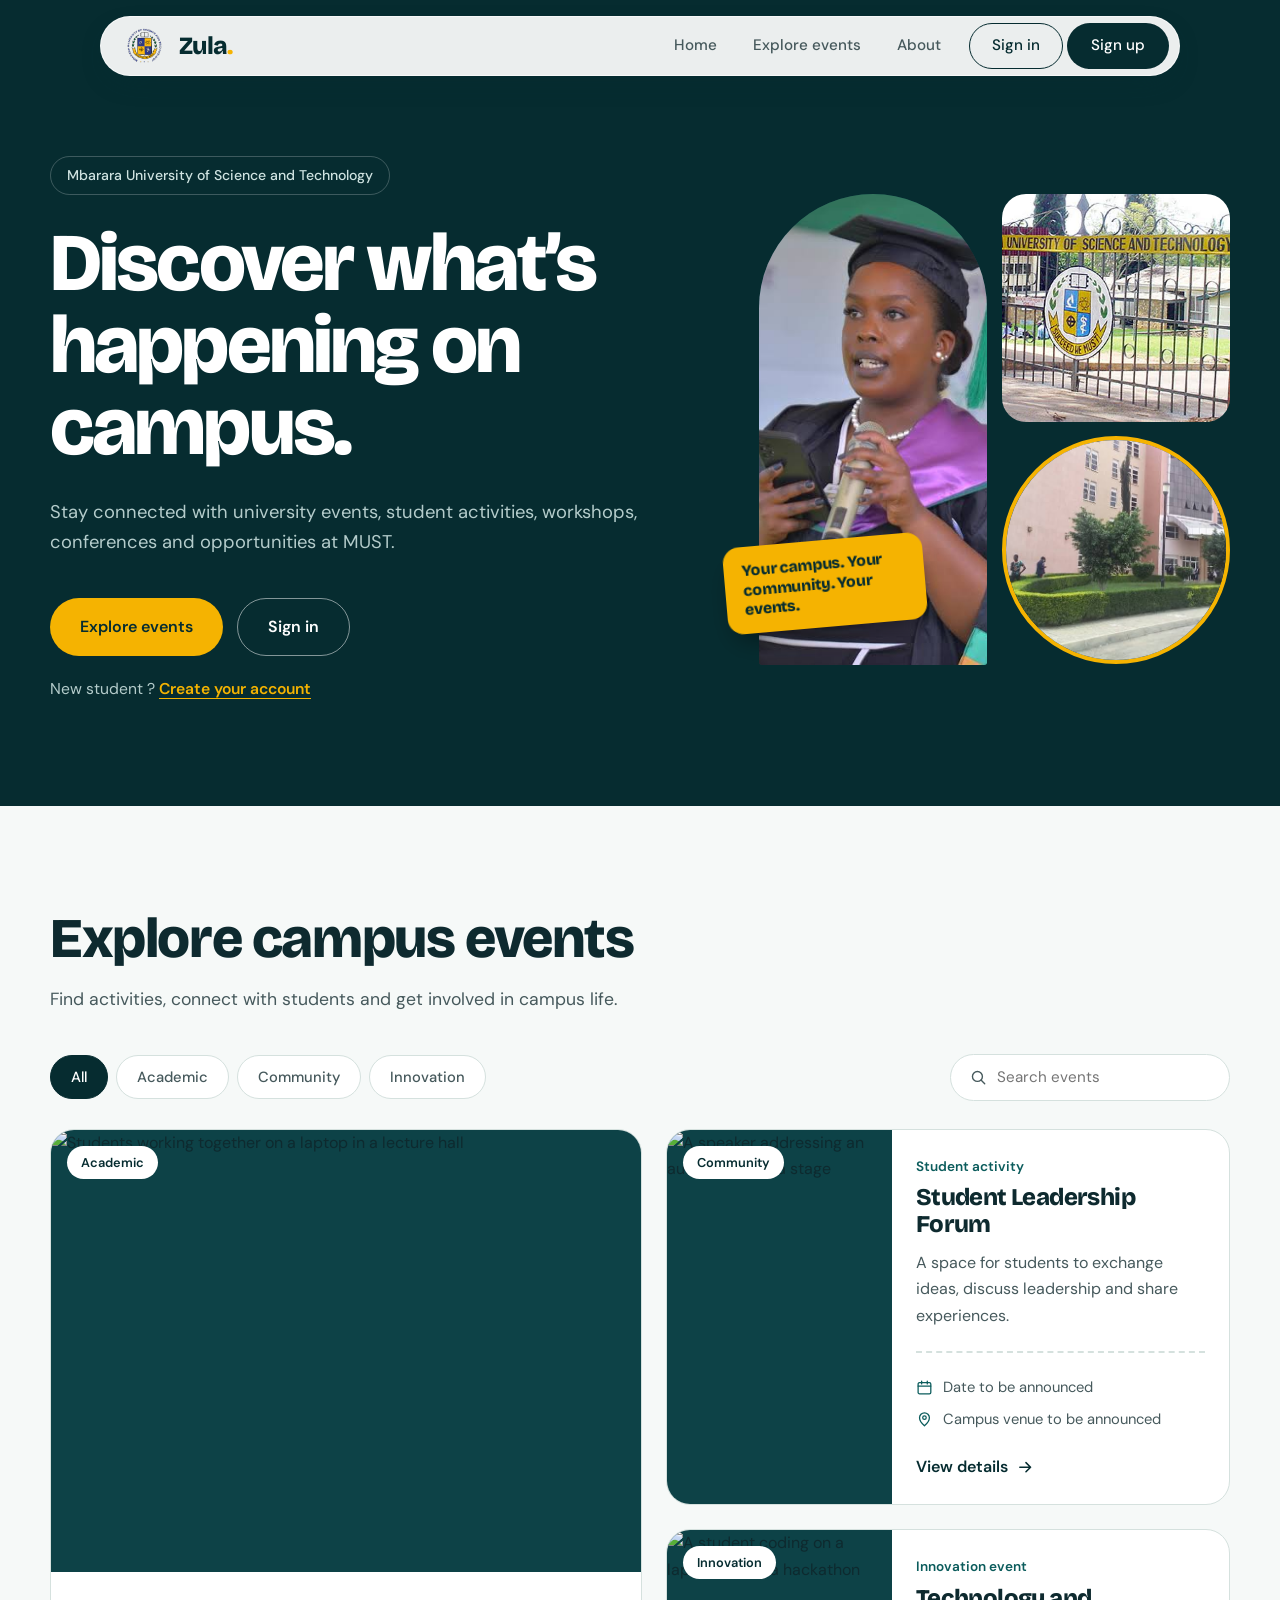
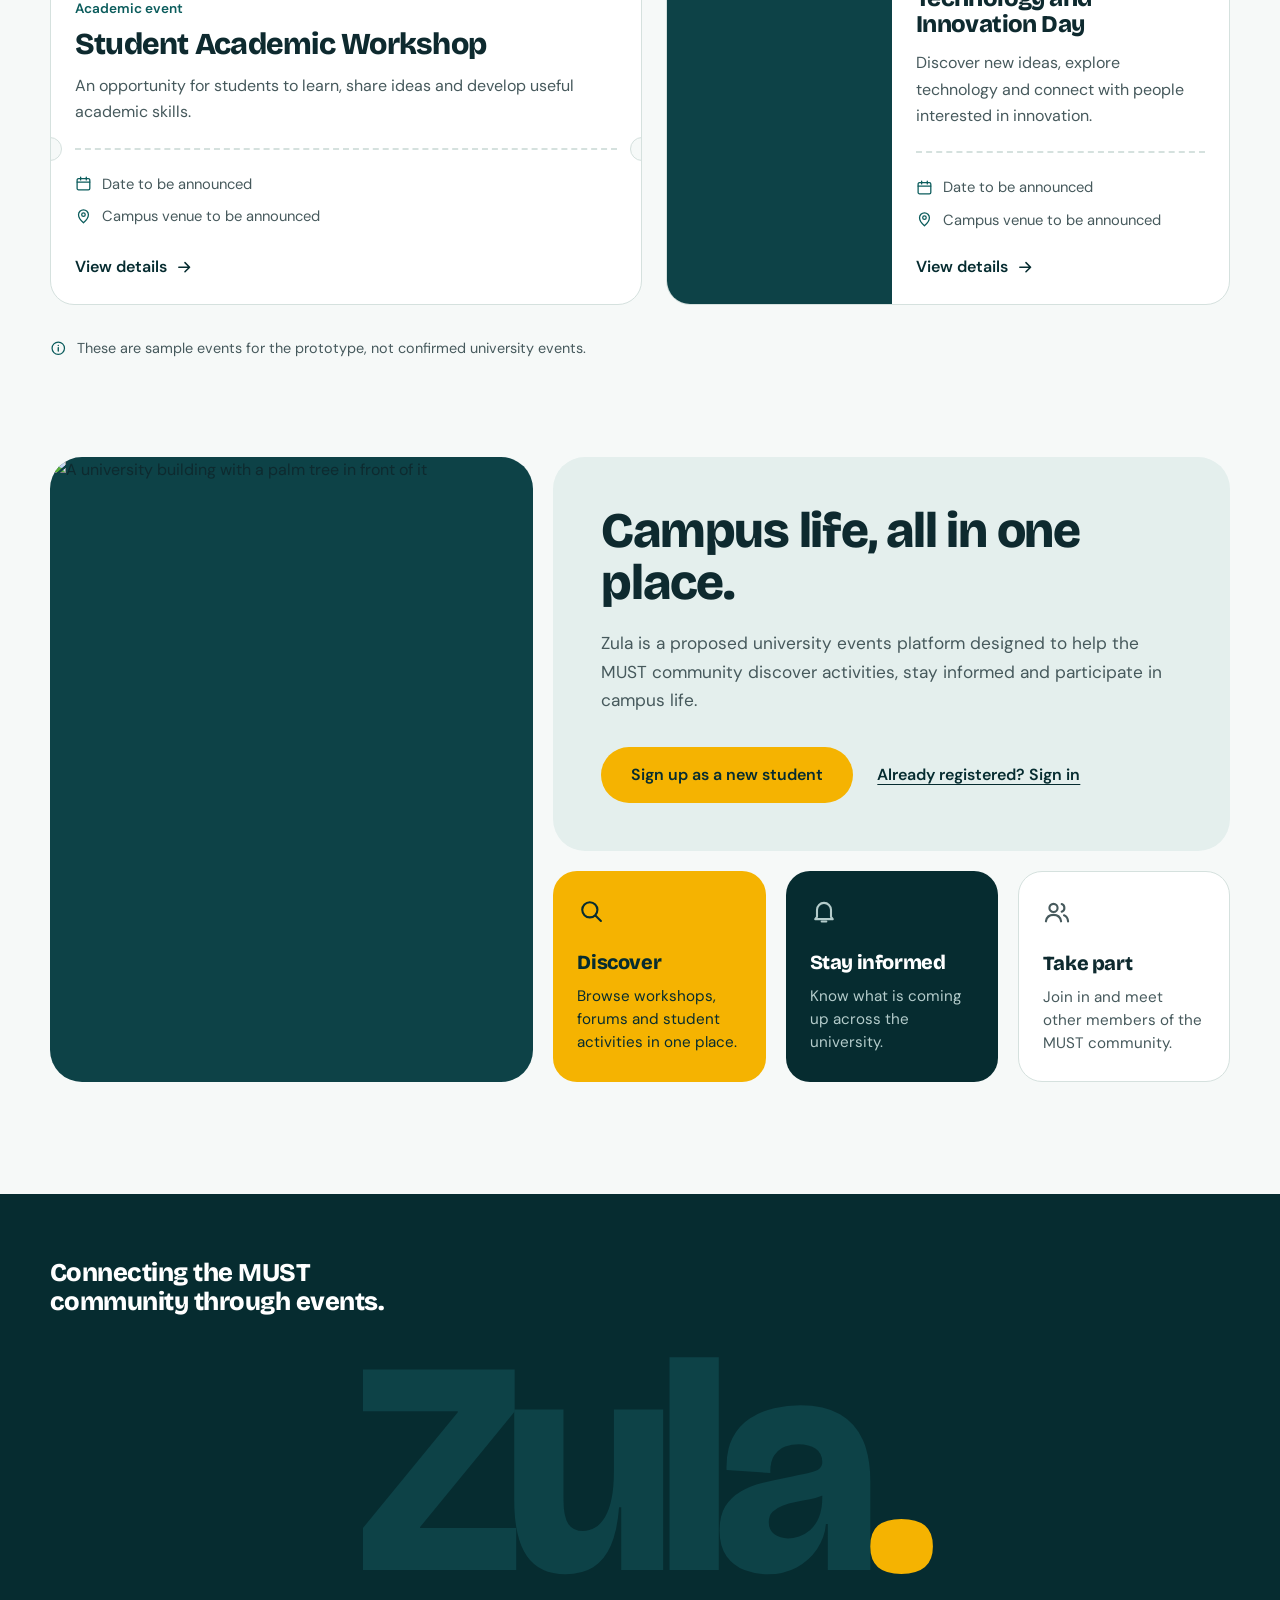
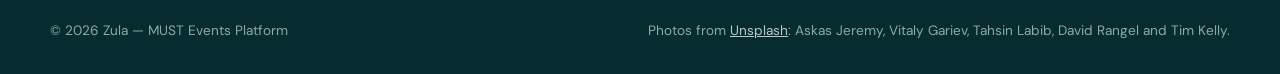
==== index.html @ 6f13a6ed "Fix stylesheet link path in index.html" ====
<!DOCTYPE html>
<html lang="en">
<head>
    <meta charset="UTF-8">
    <meta name="viewport" content="width=device-width, initial-scale=1.0">
    <meta name="description" content="Zula helps the Mbarara University of Science and Technology community discover campus events, workshops, forums and student activities.">
    <meta name="theme-color" content="#062c30">

    <title>Zula | MUST Events Platform</title>

    <link rel="preconnect" href="https://fonts.googleapis.com">
    <link rel="preconnect" href="https://fonts.gstatic.com" crossorigin>
    <link href="https://fonts.googleapis.com/css2?family=Bricolage+Grotesque:opsz,wght@12..96,600;12..96,800&family=DM+Sans:wght@400;500;600&display=swap" rel="stylesheet">
    <link rel="stylesheet" href="style1.css">
</head>

<body>

    <!-- Icon sprite (reused below) -->
    <svg xmlns="http://www.w3.org/2000/svg" width="0" height="0" style="position:absolute" aria-hidden="true" focusable="false">
        <symbol id="i-calendar" viewBox="0 0 24 24"><rect x="3" y="5" width="18" height="16" rx="2" fill="none" stroke="currentColor" stroke-width="1.8"/><path d="M3 10h18M8 3v4M16 3v4" fill="none" stroke="currentColor" stroke-width="1.8" stroke-linecap="round"/></symbol>
        <symbol id="i-pin" viewBox="0 0 24 24"><path d="M12 21s7-6.2 7-11.5A7 7 0 0 0 5 9.5C5 14.8 12 21 12 21z" fill="none" stroke="currentColor" stroke-width="1.8" stroke-linejoin="round"/><circle cx="12" cy="9.5" r="2.5" fill="none" stroke="currentColor" stroke-width="1.8"/></symbol>
        <symbol id="i-search" viewBox="0 0 24 24"><circle cx="11" cy="11" r="6.5" fill="none" stroke="currentColor" stroke-width="1.8"/><path d="M16 16l4.5 4.5" fill="none" stroke="currentColor" stroke-width="1.8" stroke-linecap="round"/></symbol>
        <symbol id="i-bell" viewBox="0 0 24 24"><path d="M6 17V11a6 6 0 1 1 12 0v6l1.5 2h-15L6 17z" fill="none" stroke="currentColor" stroke-width="1.8" stroke-linejoin="round"/><path d="M10 21h4" fill="none" stroke="currentColor" stroke-width="1.8" stroke-linecap="round"/></symbol>
        <symbol id="i-users" viewBox="0 0 24 24"><circle cx="9" cy="8.5" r="3.5" fill="none" stroke="currentColor" stroke-width="1.8"/><path d="M2.5 20c.6-3.6 3-5.5 6.5-5.5s5.9 1.9 6.5 5.5" fill="none" stroke="currentColor" stroke-width="1.8" stroke-linecap="round"/><path d="M16 5.2a3.5 3.5 0 0 1 0 6.6M18 14.8c2 .7 3.2 2.4 3.5 5.2" fill="none" stroke="currentColor" stroke-width="1.8" stroke-linecap="round"/></symbol>
        <symbol id="i-info" viewBox="0 0 24 24"><circle cx="12" cy="12" r="9" fill="none" stroke="currentColor" stroke-width="1.8"/><path d="M12 11v5M12 8v.01" fill="none" stroke="currentColor" stroke-width="2" stroke-linecap="round"/></symbol>
        <symbol id="i-arrow" viewBox="0 0 24 24"><path d="M5 12h14M13 6l6 6-6 6" fill="none" stroke="currentColor" stroke-width="2" stroke-linecap="round" stroke-linejoin="round"/></symbol>
    </svg>

    <a class="skip-link" href="#main">Skip to content</a>

    <!-- Floating navigation -->
    <header class="navbar" id="top">
        <div class="navbar-inner">

            <a href="#home" class="brand" aria-label="Zula home">
                <img src="images/must-logo.svg"
                     alt="Mbarara University of Science and Technology crest"
                     class="university-logo"
                     width="48" height="48">
                <span class="zula-name">Zula<span class="dot">.</span></span>
            </a>

            <button class="nav-toggle" type="button" aria-expanded="false" aria-controls="site-nav" aria-label="Toggle menu">
                <span></span><span></span>
            </button>

            <nav id="site-nav" class="site-nav" aria-label="Main">
                <a href="#home">Home</a>
                <a href="#events">Explore events</a>
                <a href="#about">About</a>
                <a href="signin.html" class="login-btn">Sign in</a>
                <a href="signup.html" class="signup-btn">Sign up</a>
            </nav>

        </div>
    </header>

    <main id="main">

        <!-- Hero -->
        <section class="hero" id="home">
            <div class="hero-inner">

                <div class="hero-content">

                    <p class="hero-kicker">Mbarara University of Science and Technology</p>

                    <h1>Discover what’s happening on campus.</h1>

                    <p class="intro">
                        Stay connected with university events, student activities,
                        workshops, conferences and opportunities at MUST.
                    </p>

                    <div class="hero-actions">
                        <a href="#events" class="explore-btn">Explore events</a>
                        <a href="signin.html" class="ghost-btn">Sign in</a>
                        <p class="hero-signup">
                            New student ?
                            <a href="signup.html">Create your account</a>
                        </p>
                    </div>

                </div>

                <div class="hero-mosaic">

                    <figure class="tile tile-a">
                        <img src="images/images12.jpg"
                             alt="A graduating student in a cap and gown, smiling outdoors"
                             width="800" height="1000"
                             fetchpriority="high">
                    </figure>

                    <figure class="tile tile-b">
                        <img src="images/images10.jpg"
                             alt="Students laughing together over a laptop in a lecture hall"
                             width="600" height="600">
                    </figure>

                    <figure class="tile tile-c">
                        <img src="images/images11.jpg"
                             alt="A student coding on a laptop at a university hackathon"
                             width="600" height="600">
                    </figure>

                    <p class="sticker">Your campus. Your community. Your events.</p>

                </div>

            </div>
        </section>


        <!-- Events -->
        <section class="events" id="events">
            <div class="container">

                <div class="section-heading">
                    <h2>Explore campus events</h2>
                    <p>
                        Find activities, connect with students and get involved
                        in campus life.
                    </p>
                </div>

                <div class="toolbar">

                    <div class="filters" role="group" aria-label="Filter events by category">
                        <button type="button" class="filter is-active" data-filter="all" aria-pressed="true">All</button>
                        <button type="button" class="filter" data-filter="academic" aria-pressed="false">Academic</button>
                        <button type="button" class="filter" data-filter="community" aria-pressed="false">Community</button>
                        <button type="button" class="filter" data-filter="innovation" aria-pressed="false">Innovation</button>
                    </div>

                    <label class="search">
                        <svg class="icon" aria-hidden="true"><use href="#i-search"/></svg>
                        <span class="visually-hidden">Search events</span>
                        <input type="search" id="event-search" placeholder="Search events" autocomplete="off">
                    </label>

                </div>


                <div class="event-grid" id="event-grid">

                    <!-- Event 1 (featured) -->
                    <article class="event-card" data-category="academic">

                        <div class="event-image">
                            <img src="https://images.unsplash.com/photo-1758270705290-62b6294dd044?auto=format&fit=crop&w=1000&q=75"
                                 alt="Students working together on a laptop in a lecture hall"
                                 width="1000" height="700" loading="lazy">
                            <span class="event-category">Academic</span>
                        </div>

                        <div class="event-info">
                            <p class="event-type">Academic event</p>
                            <h3>Student Academic Workshop</h3>
                            <p class="event-description">
                                An opportunity for students to learn, share ideas
                                and develop useful academic skills.
                            </p>

                            <ul class="event-details">
                                <li><svg class="icon" aria-hidden="true"><use href="#i-calendar"/></svg>Date to be announced</li>
                                <li><svg class="icon" aria-hidden="true"><use href="#i-pin"/></svg>Campus venue to be announced</li>
                            </ul>

                            <a href="signin.html" class="event-link">
                                View details
                                <svg class="icon" aria-hidden="true"><use href="#i-arrow"/></svg>
                            </a>
                        </div>

                    </article>


                    <!-- Event 2 -->
                    <article class="event-card" data-category="community">

                        <div class="event-image">
                            <img src="https://images.unsplash.com/photo-1760420940953-3958ad9f6287?auto=format&fit=crop&w=800&q=75"
                                 alt="A speaker addressing an audience from a stage"
                                 width="800" height="600" loading="lazy">
                            <span class="event-category">Community</span>
                        </div>

                        <div class="event-info">
                            <p class="event-type">Student activity</p>
                            <h3>Student Leadership Forum</h3>
                            <p class="event-description">
                                A space for students to exchange ideas, discuss
                                leadership and share experiences.
                            </p>

                            <ul class="event-details">
                                <li><svg class="icon" aria-hidden="true"><use href="#i-calendar"/></svg>Date to be announced</li>
                                <li><svg class="icon" aria-hidden="true"><use href="#i-pin"/></svg>Campus venue to be announced</li>
                            </ul>

                            <a href="signin.html" class="event-link">
                                View details
                                <svg class="icon" aria-hidden="true"><use href="#i-arrow"/></svg>
                            </a>
                        </div>

                    </article>


                    <!-- Event 3 -->
                    <article class="event-card" data-category="innovation">

                        <div class="event-image">
                            <img src="https://images.unsplash.cm/photo-1529465230221-a0d10e46fcbb?auto=format&fit=crop&w=800&q=75"
                                 alt="A student coding on a laptop during a hackathon"
                                 width="800" height="600" loading="lazy">
                            <span class="event-category">Innovation</span>
                        </div>

                        <div class="event-info">
                            <p class="event-type">Innovation event</p>
                            <h3>Technology and Innovation Day</h3>
                            <p class="event-description">
                                Discover new ideas, explore technology and connect
                                with people interested in innovation.
                            </p>

                            <ul class="event-details">
                                <li><svg class="icon" aria-hidden="true"><use href="#i-calendar"/></svg>Date to be announced</li>
                                <li><svg class="icon" aria-hidden="true"><use href="#i-pin"/></svg>Campus venue to be announced</li>
                            </ul>

                            <a href="signin.html" class="event-link">
                                View details
                                <svg class="icon" aria-hidden="true"><use href="#i-arrow"/></svg>
                            </a>
                        </div>

                    </article>

                </div>

                <p class="empty-state" id="empty-state" hidden>
                    No events match your search. Try a different word or choose “All”.
                </p>

                <p class="sample-note">
                    <svg class="icon" aria-hidden="true"><use href="#i-info"/></svg>
                    <span>These are sample events for the prototype, not confirmed
                    university events.</span>
                </p>

            </div>
        </section>


        <!-- About -->
        <section class="about" id="about">
            <div class="container about-grid">

                <figure class="about-photo">
                    <img src="https://images.unsplash.com/photo-1698741563963-5f771b5abe7e?auto=format&fit=crop&w=900&q=75"
                         alt="A university building with a palm tree in front of it"
                         width="900" height="1100" loading="lazy">
                </figure>

                <div class="about-intro">
                    <h2>Campus life, all in one place.</h2>
                    <p>
                        Zula is a proposed university events platform designed to
                        help the MUST community discover activities, stay informed
                        and participate in campus life.
                    </p>
                    <div class="about-actions">
                        <a href="signup.html" class="explore-btn">Sign up as a new student</a>
                        <a href="signin.html" class="text-link">Already registered? Sign in</a>
                    </div>
                </div>

                <ul class="about-points">
                    <li class="point point-saffron">
                        <svg class="icon" aria-hidden="true"><use href="#i-search"/></svg>
                        <strong>Discover</strong>
                        <span>Browse workshops, forums and student activities in one place.</span>
                    </li>
                    <li class="point point-deep">
                        <svg class="icon" aria-hidden="true"><use href="#i-bell"/></svg>
                        <strong>Stay informed</strong>
                        <span>Know what is coming up across the university.</span>
                    </li>
                    <li class="point point-light">
                        <svg class="icon" aria-hidden="true"><use href="#i-users"/></svg>
                        <strong>Take part</strong>
                        <span>Join in and meet other members of the MUST community.</span>
                    </li>
                </ul>

            </div>
        </section>

    </main>


    <!-- Footer -->
    <footer class="footer">
        <div class="footer-inner">

            <div class="footer-brand">
                <p class="footer-tagline">Connecting the MUST community through events.</p>
            </div>

        </div>

        <a href="#home" class="footer-wordmark" aria-label="Zula, back to top">Zula<span class="dot">.</span></a>

        <div class="footer-bottom">
            <p class="copyright">&copy; 2026 Zula — MUST Events Platform</p>
            <p class="credits">
                Photos from
                <a href="https://unsplash.com" target="_blank" rel="noopener">Unsplash</a>:
                Askas Jeremy, Vitaly Gariev, Tahsin Labib, David Rangel and Tim Kelly.
            </p>
        </div>
    </footer>


    <script>
        (function () {
            // Mobile menu
            var toggle = document.querySelector('.nav-toggle');
            var nav = document.getElementById('site-nav');

            toggle.addEventListener('click', function () {
                var open = nav.classList.toggle('is-open');
                toggle.setAttribute('aria-expanded', open ? 'true' : 'false');
            });

            nav.addEventListener('click', function (e) {
                if (e.target.tagName === 'A') {
                    nav.classList.remove('is-open');
                    toggle.setAttribute('aria-expanded', 'false');
                }
            });

            // Event filters + search
            var grid = document.getElementById('event-grid');
            var cards = grid.querySelectorAll('.event-card');
            var filters = document.querySelectorAll('.filter');
            var search = document.getElementById('event-search');
            var empty = document.getElementById('empty-state');
            var category = 'all';

            function apply() {
                var query = search.value.trim().toLowerCase();
                var visible = 0;

                cards.forEach(function (card) {
                    var matchesCategory = category === 'all' || card.getAttribute('data-category') === category;
                    var matchesQuery = !query || card.textContent.toLowerCase().indexOf(query) !== -1;
                    var show = matchesCategory && matchesQuery;
                    card.hidden = !show;
                    if (show) { visible++; }
                });

                // The featured layout only works when every event is showing
                grid.classList.toggle('is-filtered', category !== 'all' || query !== '');
                empty.hidden = visible !== 0;
            }

            filters.forEach(function (btn) {
                btn.addEventListener('click', function () {
                    category = btn.getAttribute('data-filter');

                    filters.forEach(function (b) {
                        var active = b === btn;
                        b.classList.toggle('is-active', active);
                        b.setAttribute('aria-pressed', active ? 'true' : 'false');
                    });

                    apply();
                });
            });

            search.addEventListener('input', apply);
        })();
    </script>

</body>
</html>
---- style1.css ----
/* ==========================================================
   Zula | MUST Events Platform
   ========================================================== */

:root {
    --deep: #062c30;
    --deep-2: #0d4247;
    --teal: #0b5c5c;
    --saffron: #f5b301;
    --ink: #0e2a2f;
    --ink-soft: #46595c;
    --paper: #f6f9f8;
    --mist: #e4efed;
    --line: #d5e1de;
    --white: #ffffff;

    --font-display: "Bricolage Grotesque", "Segoe UI", system-ui, -apple-system, Arial, sans-serif;
    --font-body: "DM Sans", system-ui, -apple-system, "Segoe UI", Roboto, Arial, sans-serif;

    --radius-xl: 32px;
    --radius-lg: 24px;
    --radius-md: 16px;
    --radius-sm: 10px;

    --container: 1180px;
}

/* ---------- Base ---------- */

*,
*::before,
*::after {
    box-sizing: border-box;
}

html {
    scroll-behavior: smooth;
    scroll-padding-top: 96px;
}

body {
    margin: 0;
    font-family: var(--font-body);
    font-size: 1rem;
    line-height: 1.65;
    color: var(--ink);
    background: var(--paper);
    -webkit-font-smoothing: antialiased;
}

img {
    display: block;
    max-width: 100%;
    height: auto;
}

a {
    color: inherit;
}

h1,
h2,
h3 {
    margin: 0;
    font-family: var(--font-display);
    font-weight: 800;
    line-height: 1.05;
    letter-spacing: -0.025em;
}

p,
figure {
    margin: 0;
}

ul {
    margin: 0;
    padding: 0;
    list-style: none;
}

.icon {
    width: 1.15em;
    height: 1.15em;
    flex-shrink: 0;
}

:focus-visible {
    outline: 3px solid var(--saffron);
    outline-offset: 3px;
    border-radius: 6px;
}

.visually-hidden {
    position: absolute;
    width: 1px;
    height: 1px;
    margin: -1px;
    padding: 0;
    overflow: hidden;
    clip: rect(0 0 0 0);
    white-space: nowrap;
    border: 0;
}

.skip-link {
    position: absolute;
    left: 16px;
    top: -80px;
    z-index: 300;
    padding: 10px 16px;
    background: var(--white);
    color: var(--ink);
    border-radius: var(--radius-sm);
    text-decoration: none;
}

.skip-link:focus {
    top: 12px;
}

.container {
    width: min(100% - 48px, var(--container));
    margin-inline: auto;
}

.dot {
    color: var(--saffron);
}

/* ---------- Buttons ---------- */

.explore-btn,
.ghost-btn {
    display: inline-flex;
    align-items: center;
    justify-content: center;
    padding: 15px 30px;
    border-radius: 999px;
    font-weight: 600;
    text-decoration: none;
    transition: background-color 0.15s, color 0.15s, border-color 0.15s, transform 0.15s;
}

.explore-btn {
    background: var(--saffron);
    color: var(--deep);
}

.explore-btn:hover {
    background: #ffc629;
    transform: translateY(-2px);
}

.ghost-btn {
    border: 1.5px solid rgba(255, 255, 255, 0.5);
    color: var(--white);
}

.ghost-btn:hover {
    background: var(--white);
    border-color: var(--white);
    color: var(--deep);
}

/* ---------- Floating navigation ---------- */

.navbar {
    position: fixed;
    top: 16px;
    left: 0;
    right: 0;
    z-index: 100;
    pointer-events: none;
}

.navbar-inner {
    pointer-events: auto;
    position: relative;
    width: min(100% - 32px, 1080px);
    height: 60px;
    margin-inline: auto;
    padding: 0 10px 0 20px;
    display: flex;
    align-items: center;
    justify-content: space-between;
    gap: 20px;
    background: rgba(255, 255, 255, 0.92);
    backdrop-filter: blur(12px);
    border: 1px solid rgba(255, 255, 255, 0.6);
    border-radius: 999px;
    box-shadow: 0 10px 30px -12px rgba(6, 44, 48, 0.45);
}

.brand {
    display: flex;
    align-items: center;
    gap: 10px;
    text-decoration: none;
}

.hero-crest {
    display: block;
    width: 104px;
    height: 104px;
    margin-bottom: 22px;
    padding: 6px;
    border-radius: 50%;
    background: var(--white);
    object-fit: contain;
}

.zula-name {
    font-family: var(--font-display);
    font-size: 1.55rem;
    font-weight: 800;
    letter-spacing: -0.03em;
    color: var(--deep);
}

.site-nav {
    display: flex;
    align-items: center;
    gap: 4px;
}

.site-nav a {
    padding: 9px 16px;
    border-radius: 999px;
    text-decoration: none;
    font-size: 0.95rem;
    font-weight: 500;
    color: var(--ink-soft);
    transition: color 0.15s, background-color 0.15s;
}

.site-nav a:hover {
    color: var(--ink);
    background: var(--mist);
}

.site-nav .login-btn {
    margin-left: 8px;
    padding: 9px 22px;
    border: 1.5px solid var(--deep);
    color: var(--deep);
}

.site-nav .login-btn:hover {
    background: var(--mist);
    color: var(--deep);
}

.site-nav .signup-btn {
    padding: 10px 24px;
    background: var(--deep);
    color: var(--white);
}

.site-nav .signup-btn:hover {
    background: var(--deep-2);
    color: var(--white);
}

/* Sign-up prompts */
.hero-signup {
    flex-basis: 100%;
    margin-top: 6px;
    font-size: 0.98rem;
    color: #b4cccb;
}

.hero-signup a {
    font-weight: 600;
    color: var(--saffron);
    text-underline-offset: 4px;
}

.hero-signup a:hover {
    color: #ffc629;
}

.about-actions {
    display: flex;
    flex-wrap: wrap;
    align-items: center;
    gap: 16px 24px;
}

.text-link {
    font-weight: 600;
    color: var(--deep);
    text-underline-offset: 4px;
}

.text-link:hover {
    color: var(--teal);
}

.nav-toggle {
    display: none;
    width: 44px;
    height: 44px;
    padding: 0;
    border: 0;
    border-radius: 50%;
    background: var(--mist);
    cursor: pointer;
    flex-direction: column;
    align-items: center;
    justify-content: center;
    gap: 6px;
}

.nav-toggle span {
    display: block;
    width: 18px;
    height: 2px;
    background: var(--deep);
}

/* ---------- Hero ---------- */

.hero {
    background: var(--deep);
    color: var(--white);
    overflow: hidden;
}

.hero-inner {
    width: min(100% - 48px, var(--container));
    margin-inline: auto;
    padding: 156px 0 104px;
    display: grid;
    grid-template-columns: 1.15fr 0.85fr;
    align-items: center;
    gap: 72px;
}

.hero-kicker {
    display: inline-block;
    margin-bottom: 28px;
    padding: 7px 16px;
    border: 1px solid rgba(255, 255, 255, 0.22);
    border-radius: 999px;
    font-size: 0.88rem;
    font-weight: 500;
    color: #cfe3e1;
}

.hero h1 {
    max-width: 13ch;
    font-size: clamp(2.9rem, 6.4vw, 5.25rem);
    line-height: 1;
    letter-spacing: -0.035em;
}

.intro {
    margin-top: 28px;
    max-width: 46ch;
    font-size: 1.15rem;
    color: #b4cccb;
}

.hero-actions {
    display: flex;
    flex-wrap: wrap;
    gap: 14px;
    margin-top: 40px;
}

/* Photo collage */
.hero-mosaic {
    position: relative;
    justify-self: end;
    width: 100%;
    max-width: 500px;
    display: grid;
    grid-template-columns: 1fr 1fr;
    gap: 14px;
}

.tile {
    overflow: hidden;
    background: var(--deep-2);
}

.tile img {
    width: 100%;
    height: 100%;
    object-fit: cover;
}

.tile-a {
    grid-row: 1 / span 2;
    border-radius: 999px 999px var(--radius-lg) var(--radius-lg);
}

.tile-a img {
    object-position: center 15%;
}

.tile-b {
    aspect-ratio: 1 / 1;
    border-radius: var(--radius-lg);
}

.tile-c {
    aspect-ratio: 1 / 1;
    border-radius: 50%;
    border: 4px solid var(--saffron);
}

.sticker {
    position: absolute;
    left: -34px;
    bottom: 38px;
    max-width: 200px;
    padding: 14px 18px;
    background: var(--saffron);
    color: var(--deep);
    border-radius: var(--radius-md);
    font-family: var(--font-display);
    font-size: 0.98rem;
    font-weight: 800;
    line-height: 1.25;
    letter-spacing: -0.01em;
    transform: rotate(-5deg);
    box-shadow: 0 14px 28px -10px rgba(0, 0, 0, 0.5);
}

/* One orchestrated page-load moment: the collage assembles */
@keyframes settle {
    from {
        opacity: 0;
        transform: translateY(24px) scale(0.97);
    }
    to {
        opacity: 1;
        transform: none;
    }
}

.tile {
    animation: settle 0.7s cubic-bezier(0.2, 0.7, 0.2, 1) both;
}

.tile-b {
    animation-delay: 0.12s;
}

.tile-c {
    animation-delay: 0.24s;
}

/* ---------- Events ---------- */

.events {
    padding: 104px 0 96px;
    background: var(--paper);
}

.section-heading h2 {
    font-size: clamp(2.2rem, 4.6vw, 3.5rem);
}

.section-heading p {
    margin-top: 16px;
    max-width: 50ch;
    font-size: 1.1rem;
    color: var(--ink-soft);
}

.toolbar {
    display: flex;
    flex-wrap: wrap;
    align-items: center;
    justify-content: space-between;
    gap: 16px;
    margin: 40px 0 28px;
}

.filters {
    display: flex;
    flex-wrap: wrap;
    gap: 8px;
}

.filter {
    padding: 9px 20px;
    border: 1px solid var(--line);
    border-radius: 999px;
    background: var(--white);
    font: inherit;
    font-size: 0.92rem;
    font-weight: 500;
    color: var(--ink-soft);
    cursor: pointer;
    transition: background-color 0.15s, color 0.15s, border-color 0.15s;
}

.filter:hover {
    border-color: var(--deep);
    color: var(--deep);
}

.filter.is-active {
    background: var(--deep);
    border-color: var(--deep);
    color: var(--white);
}

.search {
    display: flex;
    align-items: center;
    gap: 10px;
    width: 280px;
    max-width: 100%;
    padding: 0 18px;
    border: 1px solid var(--line);
    border-radius: 999px;
    background: var(--white);
    color: var(--ink-soft);
}

.search:focus-within {
    border-color: var(--deep);
}

.search input {
    flex: 1;
    min-width: 0;
    padding: 10px 0;
    border: 0;
    background: transparent;
    font: inherit;
    font-size: 0.95rem;
    color: var(--ink);
}

.search input:focus {
    outline: none;
}

/* Bento layout: first event featured, others beside it */
.event-grid {
    display: grid;
    grid-template-columns: 1.05fr 1fr;
    gap: 24px;
}

.event-grid .event-card:first-child {
    grid-row: span 2;
}

.event-card {
    display: flex;
    flex-direction: column;
    overflow: hidden;
    background: var(--white);
    border: 1px solid var(--line);
    border-radius: var(--radius-lg);
    transition: border-color 0.2s, box-shadow 0.2s;
}

.event-card:hover {
    border-color: var(--deep);
    box-shadow: 0 18px 40px -24px rgba(6, 44, 48, 0.5);
}

.event-card[hidden] {
    display: none;
}

.event-image {
    position: relative;
    background: var(--deep-2);
}

.event-image img {
    width: 100%;
    aspect-ratio: 3 / 2;
    object-fit: cover;
}

.event-card:first-child .event-image img {
    aspect-ratio: 4 / 3;
}

.event-category {
    position: absolute;
    top: 16px;
    left: 16px;
    padding: 6px 14px;
    border-radius: 999px;
    background: var(--white);
    font-size: 0.8rem;
    font-weight: 600;
    color: var(--deep);
}

.event-info {
    display: flex;
    flex: 1;
    flex-direction: column;
    padding: 26px 24px 24px;
}

.event-type {
    font-size: 0.85rem;
    font-weight: 600;
    color: var(--teal);
}

.event-info h3 {
    margin-top: 6px;
    font-size: 1.5rem;
    line-height: 1.12;
}

.event-card:first-child .event-info h3 {
    font-size: 1.9rem;
}

.event-description {
    margin-top: 12px;
    color: var(--ink-soft);
}

/* Ticket perforation between the description and the details */
.event-details {
    position: relative;
    display: grid;
    gap: 8px;
    margin-top: 22px;
    padding-top: 22px;
    border-top: 2px dashed var(--line);
    font-size: 0.92rem;
    color: var(--ink-soft);
}

.event-details::before,
.event-details::after {
    content: "";
    position: absolute;
    top: -13px;
    width: 24px;
    height: 24px;
    border: 1px solid var(--line);
    border-radius: 50%;
    background: var(--paper);
}

.event-details::before {
    left: -37px;
}

.event-details::after {
    right: -37px;
}

.event-details li {
    display: flex;
    align-items: center;
    gap: 10px;
}

.event-details .icon {
    color: var(--teal);
}

.event-link {
    display: inline-flex;
    align-items: center;
    gap: 8px;
    margin-top: auto;
    padding-top: 22px;
    font-weight: 600;
    color: var(--deep);
    text-decoration: none;
}

.event-link .icon {
    transition: transform 0.15s;
}

.event-link:hover {
    text-decoration: underline;
    text-underline-offset: 4px;
}

.event-link:hover .icon {
    transform: translateX(4px);
}

/* Bento: the two smaller events sit as horizontal cards */
.event-grid:not(.is-filtered) .event-card:not(:first-child) {
    flex-direction: row;
}

.event-grid:not(.is-filtered) .event-card:not(:first-child) .event-image {
    width: 40%;
    flex-shrink: 0;
}

.event-grid:not(.is-filtered) .event-card:not(:first-child) .event-image img {
    height: 100%;
    aspect-ratio: auto;
}

.event-grid:not(.is-filtered) .event-card:not(:first-child) .event-details::before,
.event-grid:not(.is-filtered) .event-card:not(:first-child) .event-details::after {
    display: none;
}

/* While filtering or searching, fall back to an even grid */
.event-grid.is-filtered {
    grid-template-columns: repeat(auto-fill, minmax(290px, 1fr));
}

.event-grid.is-filtered .event-card:first-child {
    grid-row: auto;
}

.empty-state {
    padding: 40px 24px;
    border: 1px dashed var(--line);
    border-radius: var(--radius-md);
    text-align: center;
    color: var(--ink-soft);
}

.sample-note {
    display: flex;
    align-items: flex-start;
    gap: 10px;
    margin-top: 32px;
    font-size: 0.9rem;
    color: var(--ink-soft);
}

.sample-note .icon {
    margin-top: 3px;
    color: var(--teal);
}

/* ---------- About ---------- */

.about {
    padding: 0 0 112px;
    background: var(--paper);
}

.about-grid {
    display: grid;
    grid-template-columns: 5fr 7fr;
    gap: 20px;
}

.about-photo {
    grid-row: span 2;
    min-height: 440px;
    overflow: hidden;
    border-radius: var(--radius-xl);
    background: var(--deep-2);
}

.about-photo img {
    width: 100%;
    height: 100%;
    object-fit: cover;
}

.about-intro {
    display: flex;
    flex-direction: column;
    align-items: flex-start;
    justify-content: center;
    padding: 48px;
    border-radius: var(--radius-xl);
    background: var(--mist);
}

.about-intro h2 {
    font-size: clamp(2rem, 4vw, 3.1rem);
}

.about-intro p {
    margin: 20px 0 32px;
    max-width: 52ch;
    font-size: 1.08rem;
    color: var(--ink-soft);
}

.about-points {
    display: grid;
    grid-template-columns: repeat(3, 1fr);
    gap: 20px;
}

.point {
    display: flex;
    flex-direction: column;
    gap: 8px;
    padding: 26px 24px;
    border-radius: var(--radius-lg);
    font-size: 0.95rem;
    line-height: 1.5;
}

.point .icon {
    width: 28px;
    height: 28px;
    margin-bottom: 14px;
}

.point strong {
    font-family: var(--font-display);
    font-size: 1.25rem;
    font-weight: 800;
    letter-spacing: -0.02em;
}

.point-saffron {
    background: var(--saffron);
    color: var(--deep);
}

.point-deep {
    background: var(--deep);
    color: #b4cccb;
}

.point-deep strong {
    color: var(--white);
}

.point-light {
    background: var(--white);
    border: 1px solid var(--line);
    color: var(--ink-soft);
}

.point-light strong {
    color: var(--ink);
}

/* ---------- Footer ---------- */

.footer {
    overflow: hidden;
    background: var(--deep);
    color: #b4cccb;
}

.footer-inner {
    width: min(100% - 48px, var(--container));
    margin-inline: auto;
    padding: 64px 0 24px;
    display: flex;
    flex-wrap: wrap;
    align-items: flex-start;
    justify-content: space-between;
    gap: 32px;
}

.footer-tagline {
    max-width: 22ch;
    font-family: var(--font-display);
    font-size: 1.6rem;
    font-weight: 800;
    line-height: 1.15;
    letter-spacing: -0.02em;
    color: var(--white);
}

.footer-wordmark {
    display: block;
    margin-top: 8px;
    font-family: var(--font-display);
    font-size: clamp(6rem, 25vw, 19rem);
    font-weight: 800;
    line-height: 0.8;
    letter-spacing: -0.05em;
    text-align: center;
    text-decoration: none;
    color: var(--deep-2);
    user-select: none;
}

.footer-wordmark .dot {
    color: var(--saffron);
}

.footer-bottom {
    width: min(100% - 48px, var(--container));
    margin-inline: auto;
    padding: 28px 0 32px;
    display: flex;
    flex-wrap: wrap;
    justify-content: space-between;
    gap: 8px 24px;
    font-size: 0.85rem;
    color: #8fa9a8;
}

.footer-bottom a {
    color: #b4cccb;
}

/* ---------- Responsive ---------- */

@media (max-width: 1020px) {
    .hero-inner {
        grid-template-columns: 1fr;
        gap: 64px;
        padding: 140px 0 88px;
    }

    .hero h1 {
        max-width: 16ch;
    }

    .hero-mosaic {
        justify-self: start;
        max-width: 440px;
        margin-left: 34px;
    }

    .event-grid {
        grid-template-columns: 1fr;
    }

    .event-grid .event-card:first-child {
        grid-row: auto;
    }

    .about-grid {
        grid-template-columns: 1fr;
    }

    .about-photo {
        grid-row: auto;
        min-height: 0;
        aspect-ratio: 16 / 10;
    }
}

@media (max-width: 760px) {
    .navbar-inner {
        padding: 0 8px 0 18px;
    }

    .nav-toggle {
        display: flex;
    }

    .site-nav {
        display: none;
        position: absolute;
        top: 70px;
        left: 0;
        right: 0;
        flex-direction: column;
        align-items: stretch;
        gap: 4px;
        padding: 14px;
        background: var(--white);
        border: 1px solid var(--line);
        border-radius: var(--radius-lg);
        box-shadow: 0 18px 40px -16px rgba(6, 44, 48, 0.5);
    }

    .site-nav.is-open {
        display: flex;
    }

    .site-nav a {
        padding: 13px 16px;
    }

    .site-nav .login-btn {
        margin: 6px 0 0;
        text-align: center;
    }

    .site-nav .signup-btn {
        text-align: center;
    }

    .about-points {
        grid-template-columns: 1fr;
    }

    .about-intro {
        padding: 36px 28px;
    }
}

@media (max-width: 620px) {
    .container,
    .hero-inner,
    .footer-inner,
    .footer-bottom {
        width: min(100% - 32px, var(--container));
    }

    .events {
        padding: 80px 0 72px;
    }

    .about {
        padding-bottom: 80px;
    }

    .hero-mosaic {
        max-width: none;
        margin-left: 0;
    }

    .sticker {
        left: 8px;
        bottom: 14px;
        max-width: 170px;
        font-size: 0.88rem;
    }

    .hero-actions a {
        flex: 1 1 100%;
    }

    .search {
        width: 100%;
    }

    /* Horizontal cards stack on phones */
    .event-grid:not(.is-filtered) .event-card:not(:first-child) {
        flex-direction: column;
    }

    .event-grid:not(.is-filtered) .event-card:not(:first-child) .event-image {
        width: 100%;
    }

    .event-grid:not(.is-filtered) .event-card:not(:first-child) .event-image img {
        height: auto;
        aspect-ratio: 3 / 2;
    }

    .event-grid:not(.is-filtered) .event-card:not(:first-child) .event-details::before,
    .event-grid:not(.is-filtered) .event-card:not(:first-child) .event-details::after {
        display: block;
    }
}

@media (prefers-reduced-motion: reduce) {
    html {
        scroll-behavior: auto;
    }

    .tile {
        animation: none;
    }

    * {
        transition: none !important;
    }
}
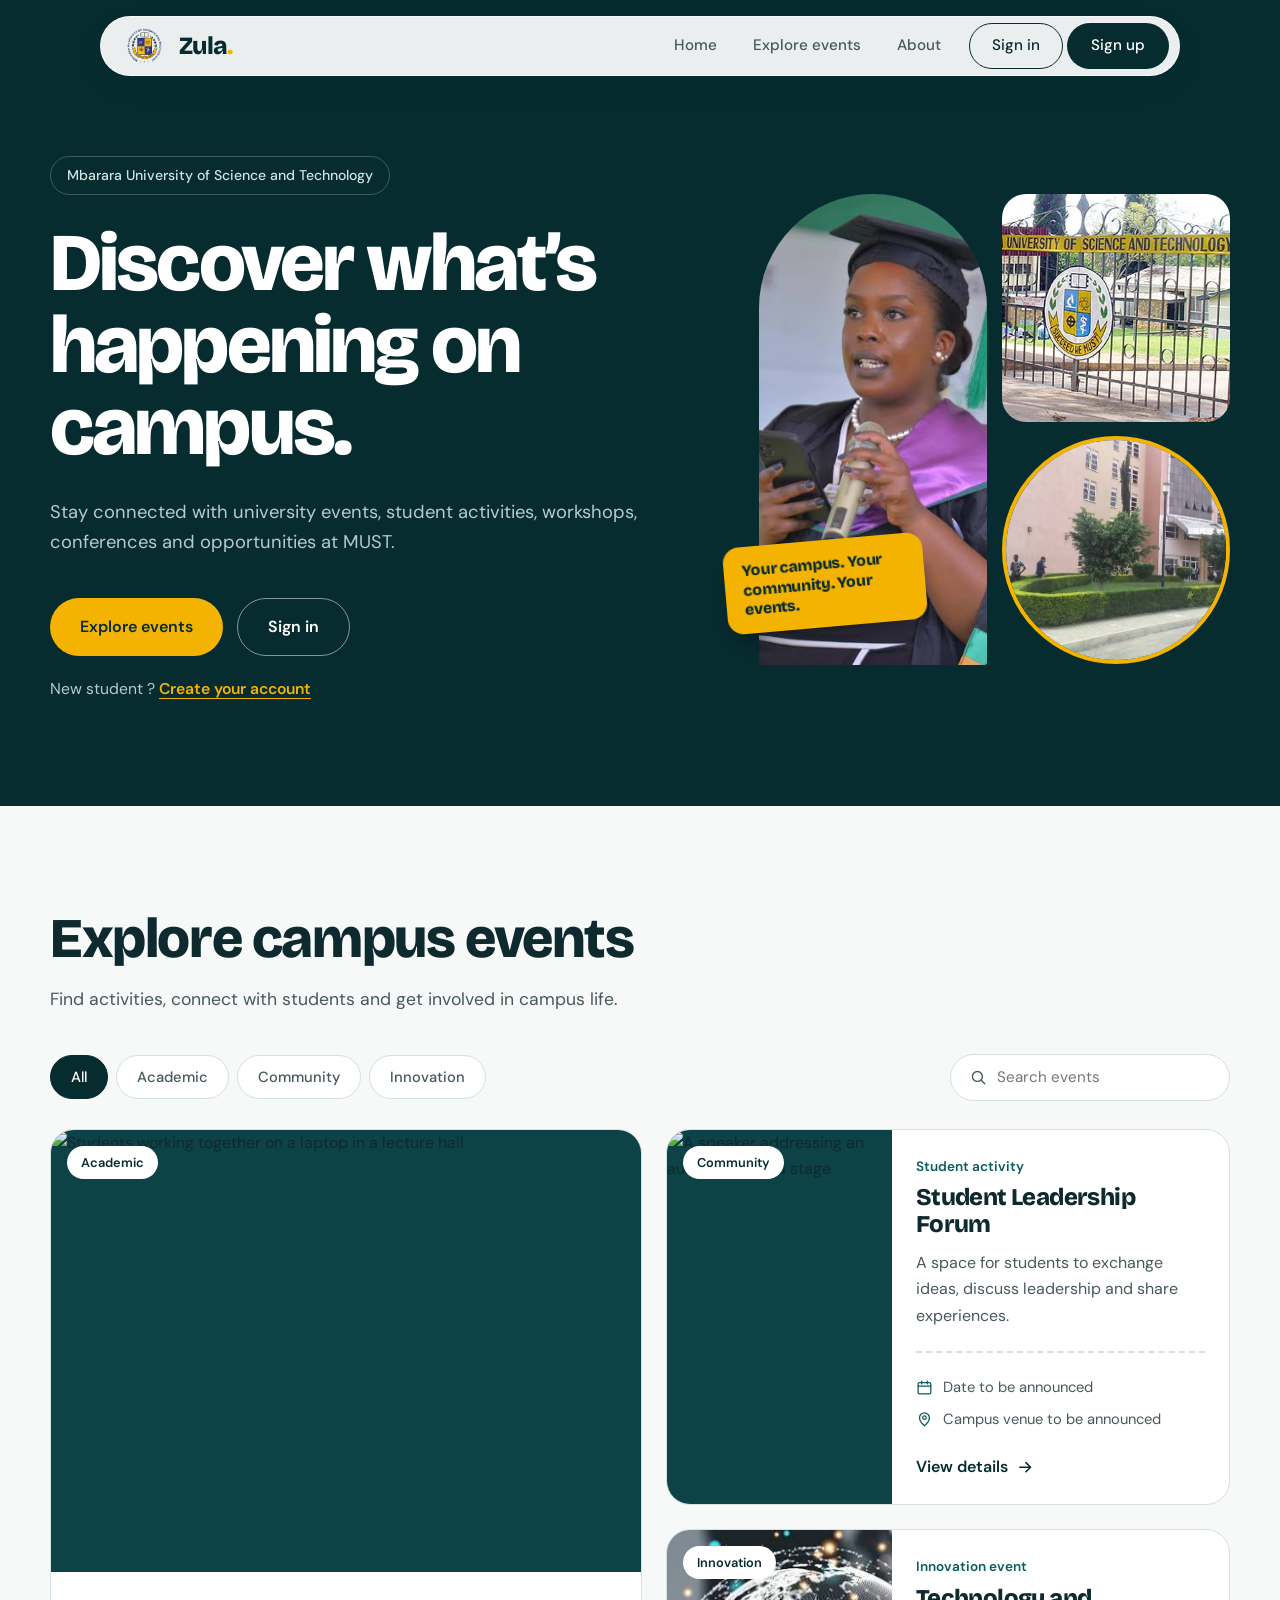
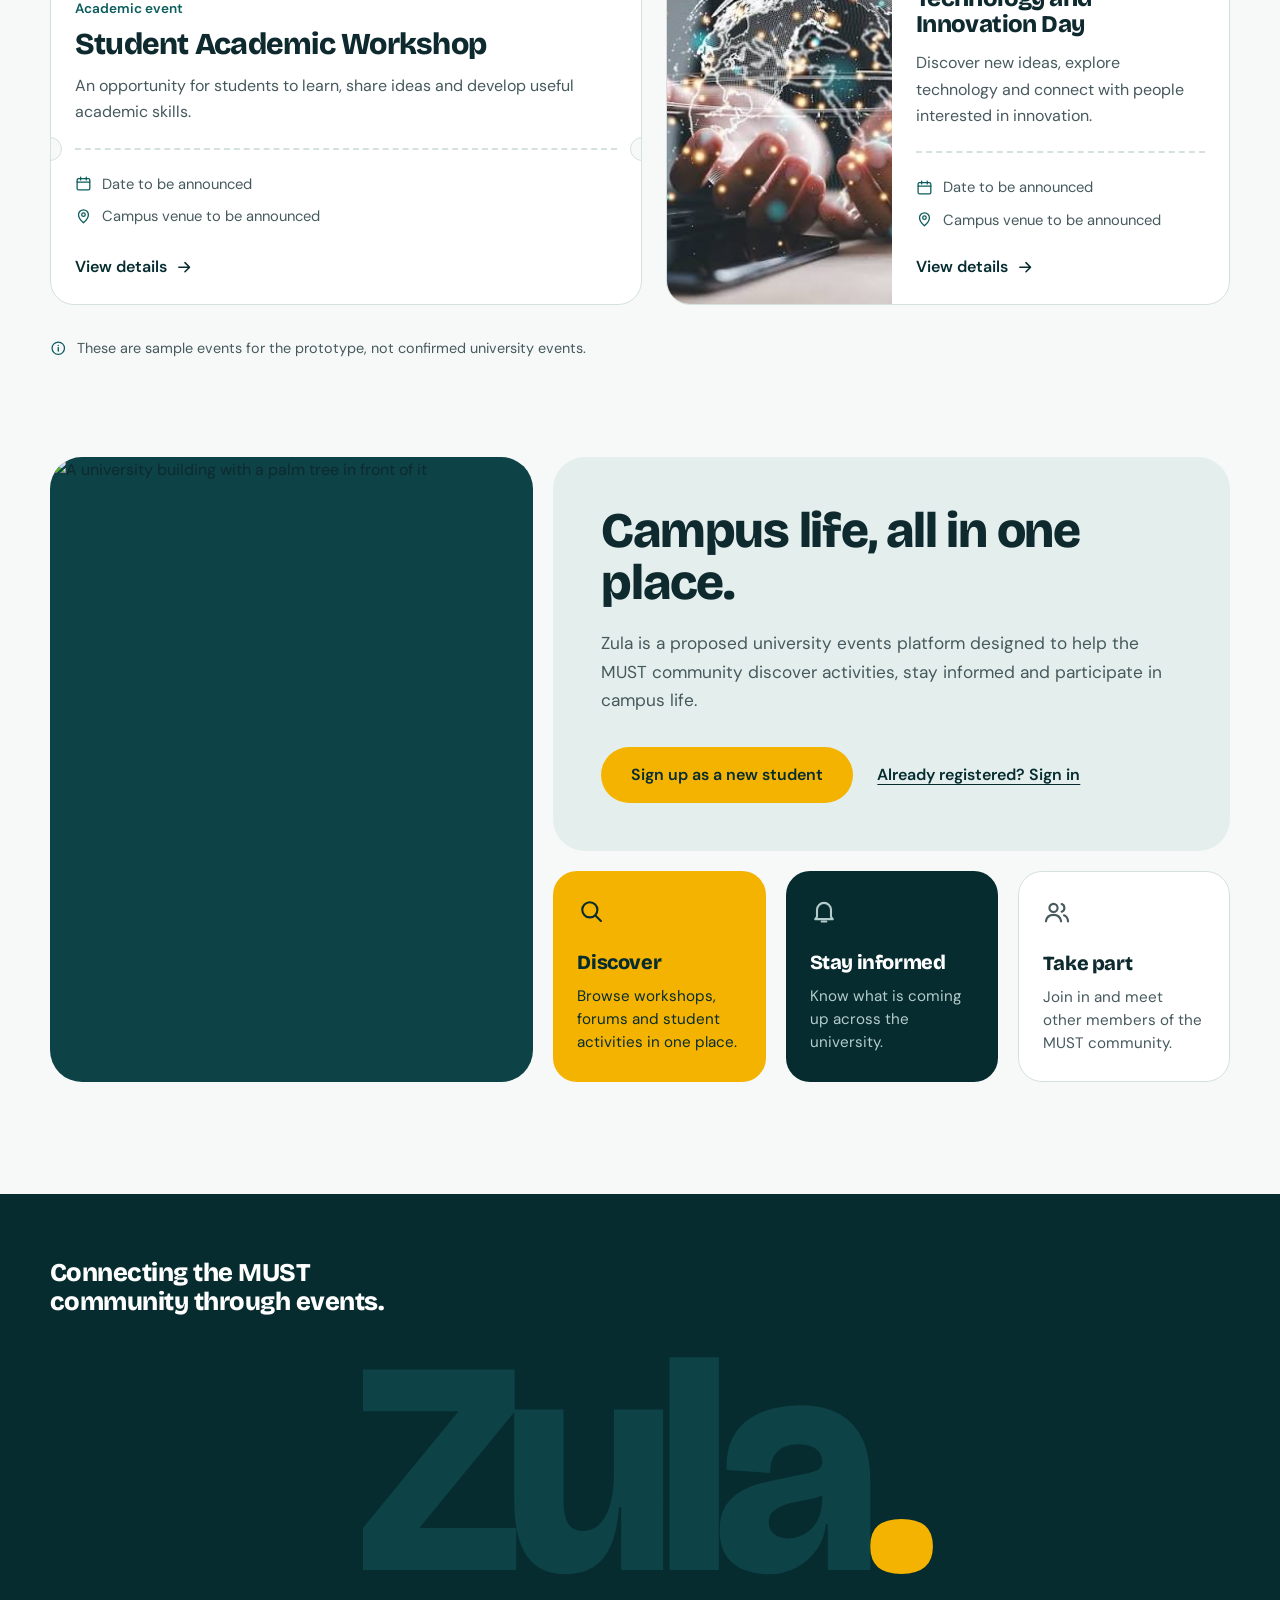
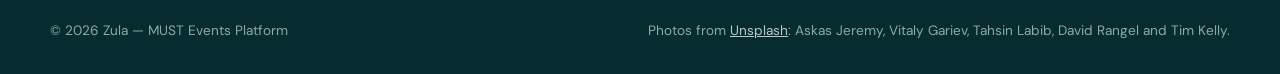
==== commit 83908e6a: "Fix image source URL in event card" ====
--- a/index.html
+++ b/index.html
@@ -213,7 +213,7 @@
                     <article class="event-card" data-category="innovation">
 
                         <div class="event-image">
-                            <img src="https://images.unsplash.cm/photo-1529465230221-a0d10e46fcbb?auto=format&fit=crop&w=800&q=75"
+                            <img src="images/images16.jpg"
                                  alt="A student coding on a laptop during a hackathon"
                                  width="800" height="600" loading="lazy">
                             <span class="event-category">Innovation</span>
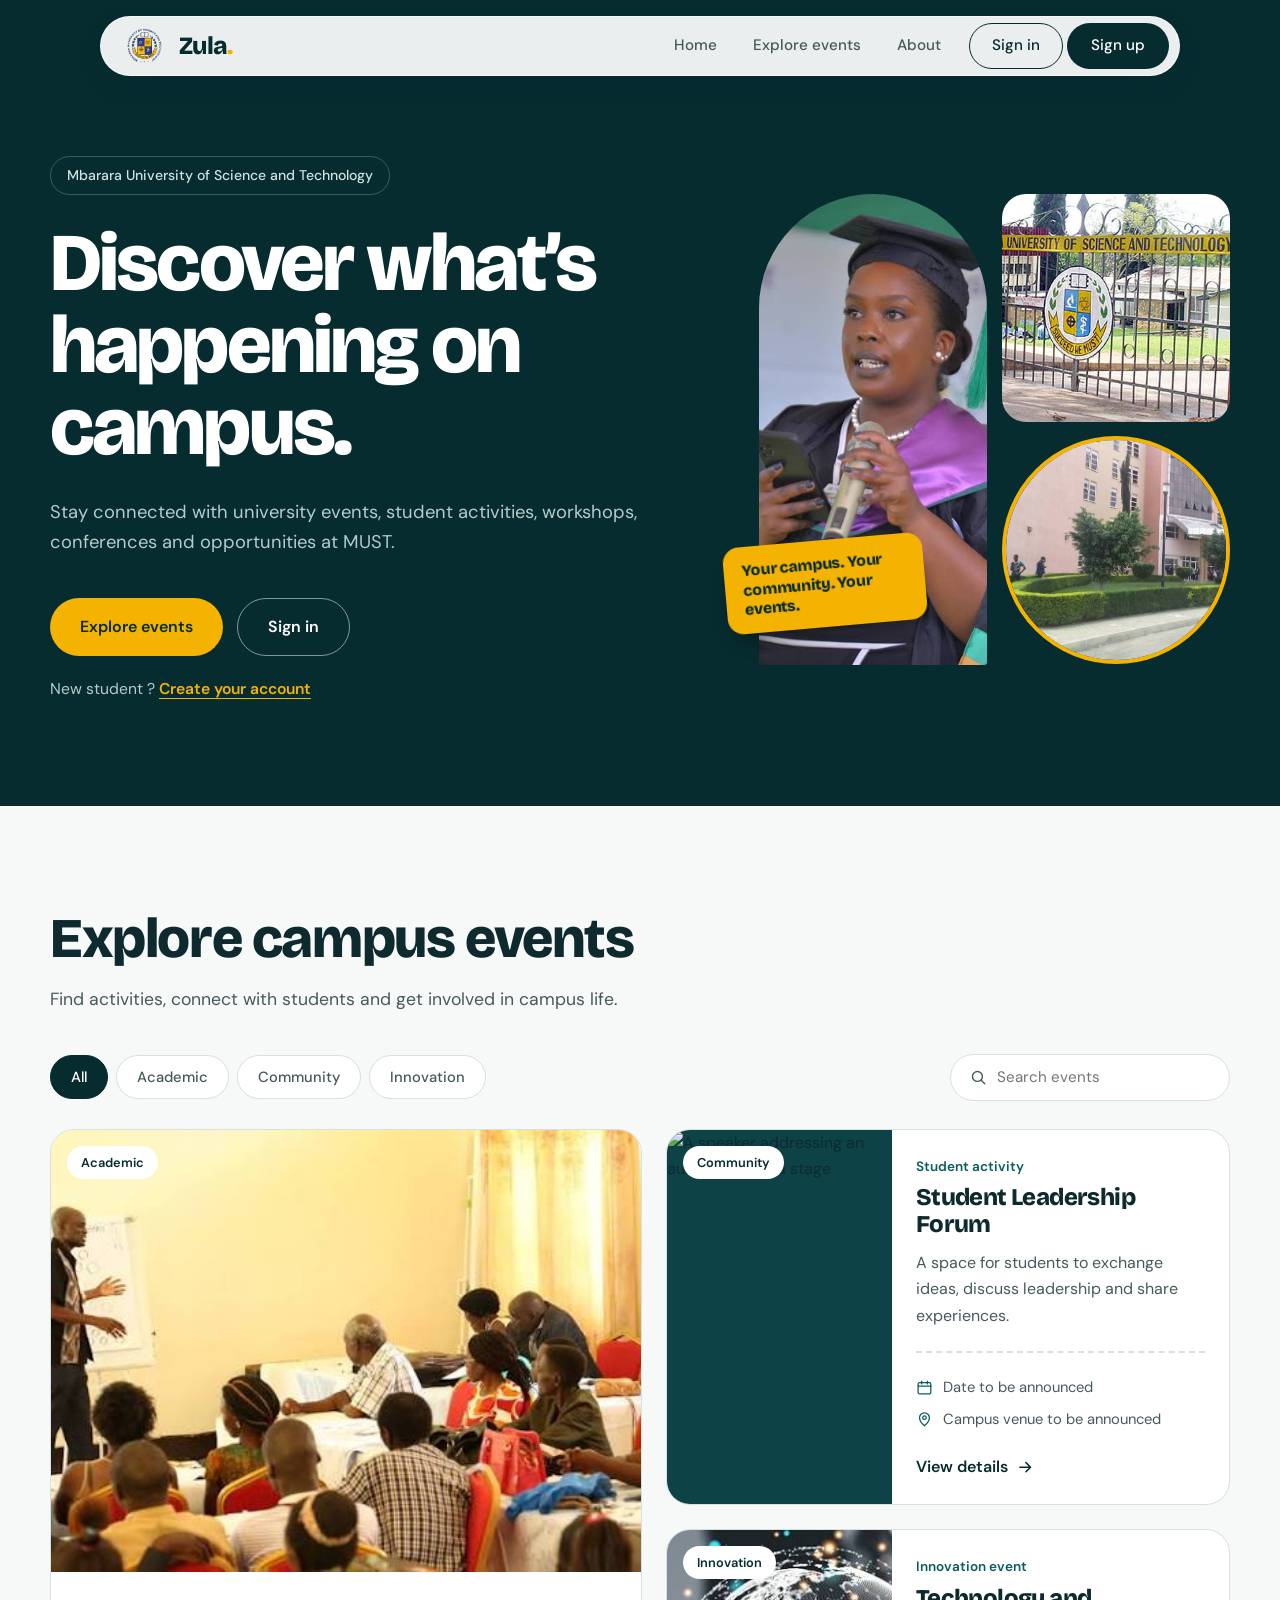
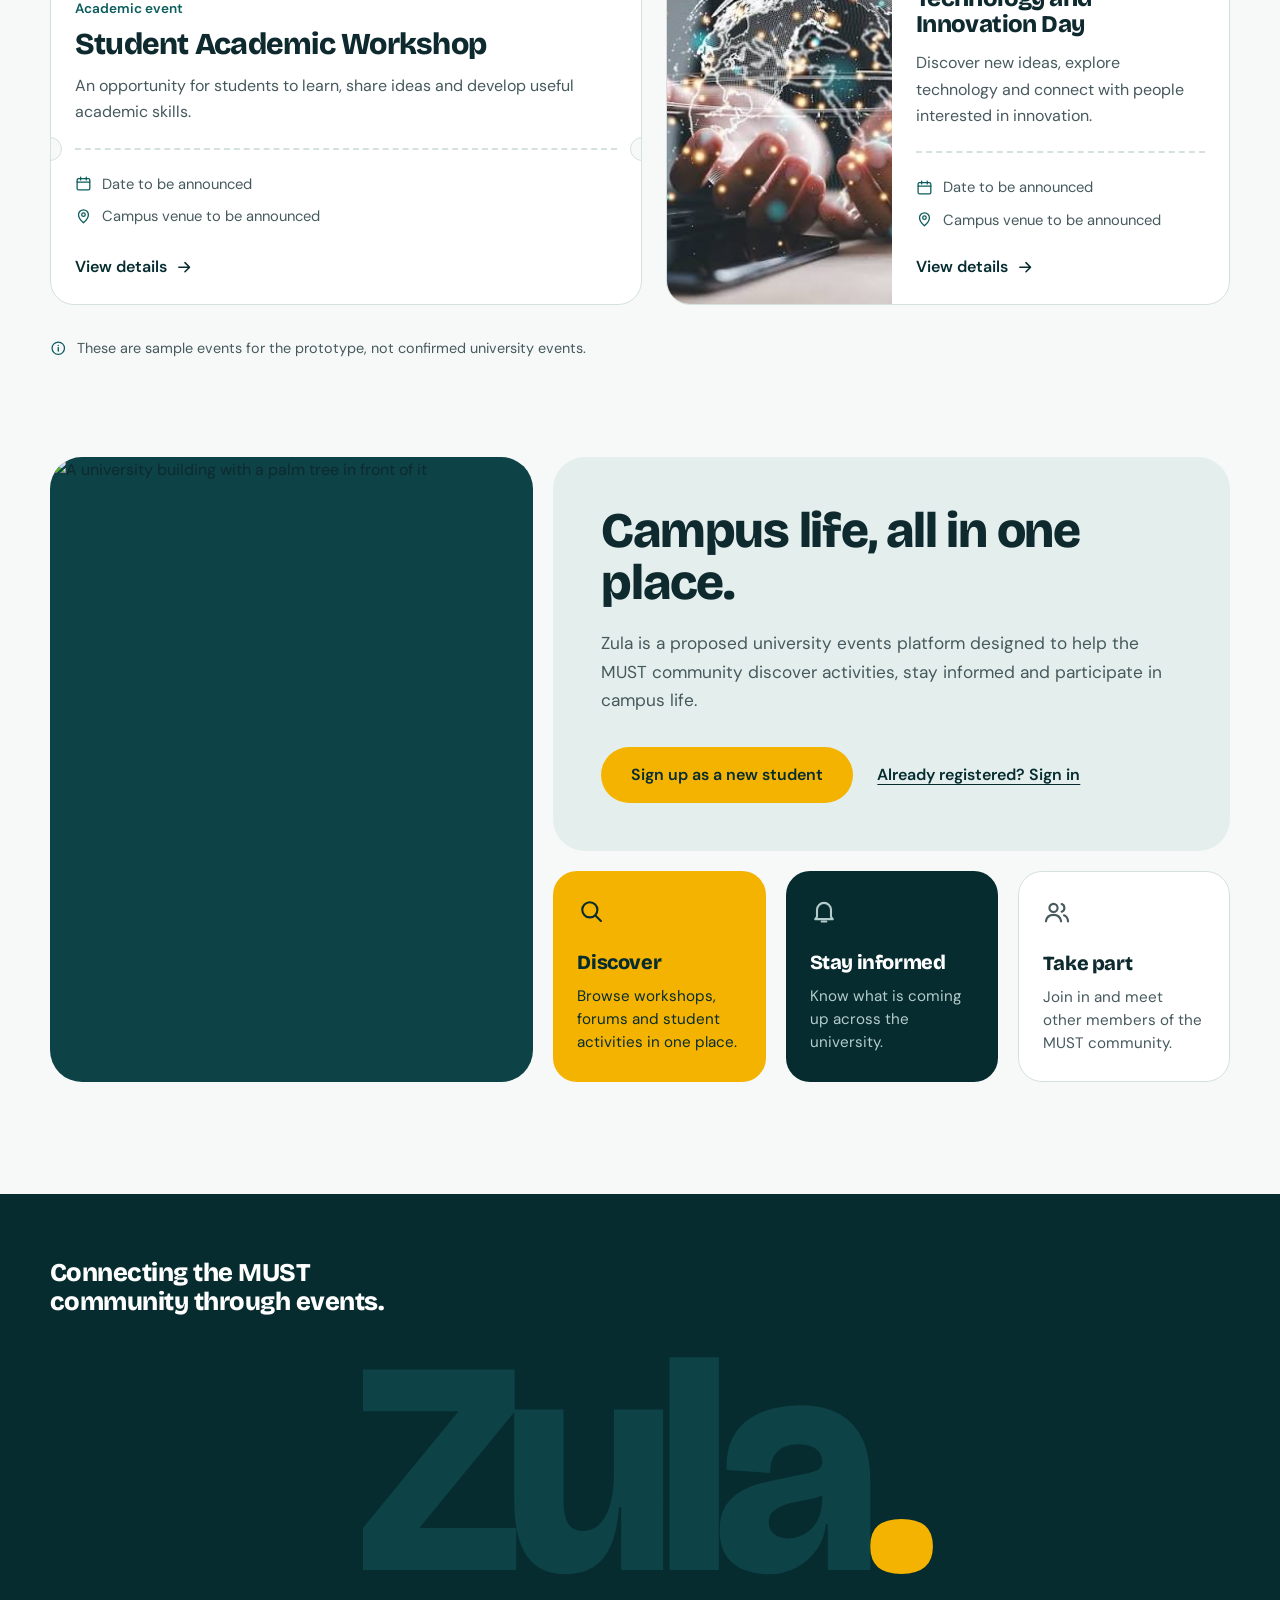
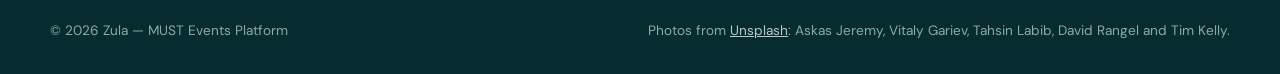
==== commit af5ed5e8: "Update event image source in index.html" ====
--- a/index.html
+++ b/index.html
@@ -149,7 +149,7 @@
                     <article class="event-card" data-category="academic">
 
                         <div class="event-image">
-                            <img src="https://images.unsplash.com/photo-1758270705290-62b6294dd044?auto=format&fit=crop&w=1000&q=75"
+                            <img src="images/images17.jpg"
                                  alt="Students working together on a laptop in a lecture hall"
                                  width="1000" height="700" loading="lazy">
                             <span class="event-category">Academic</span>
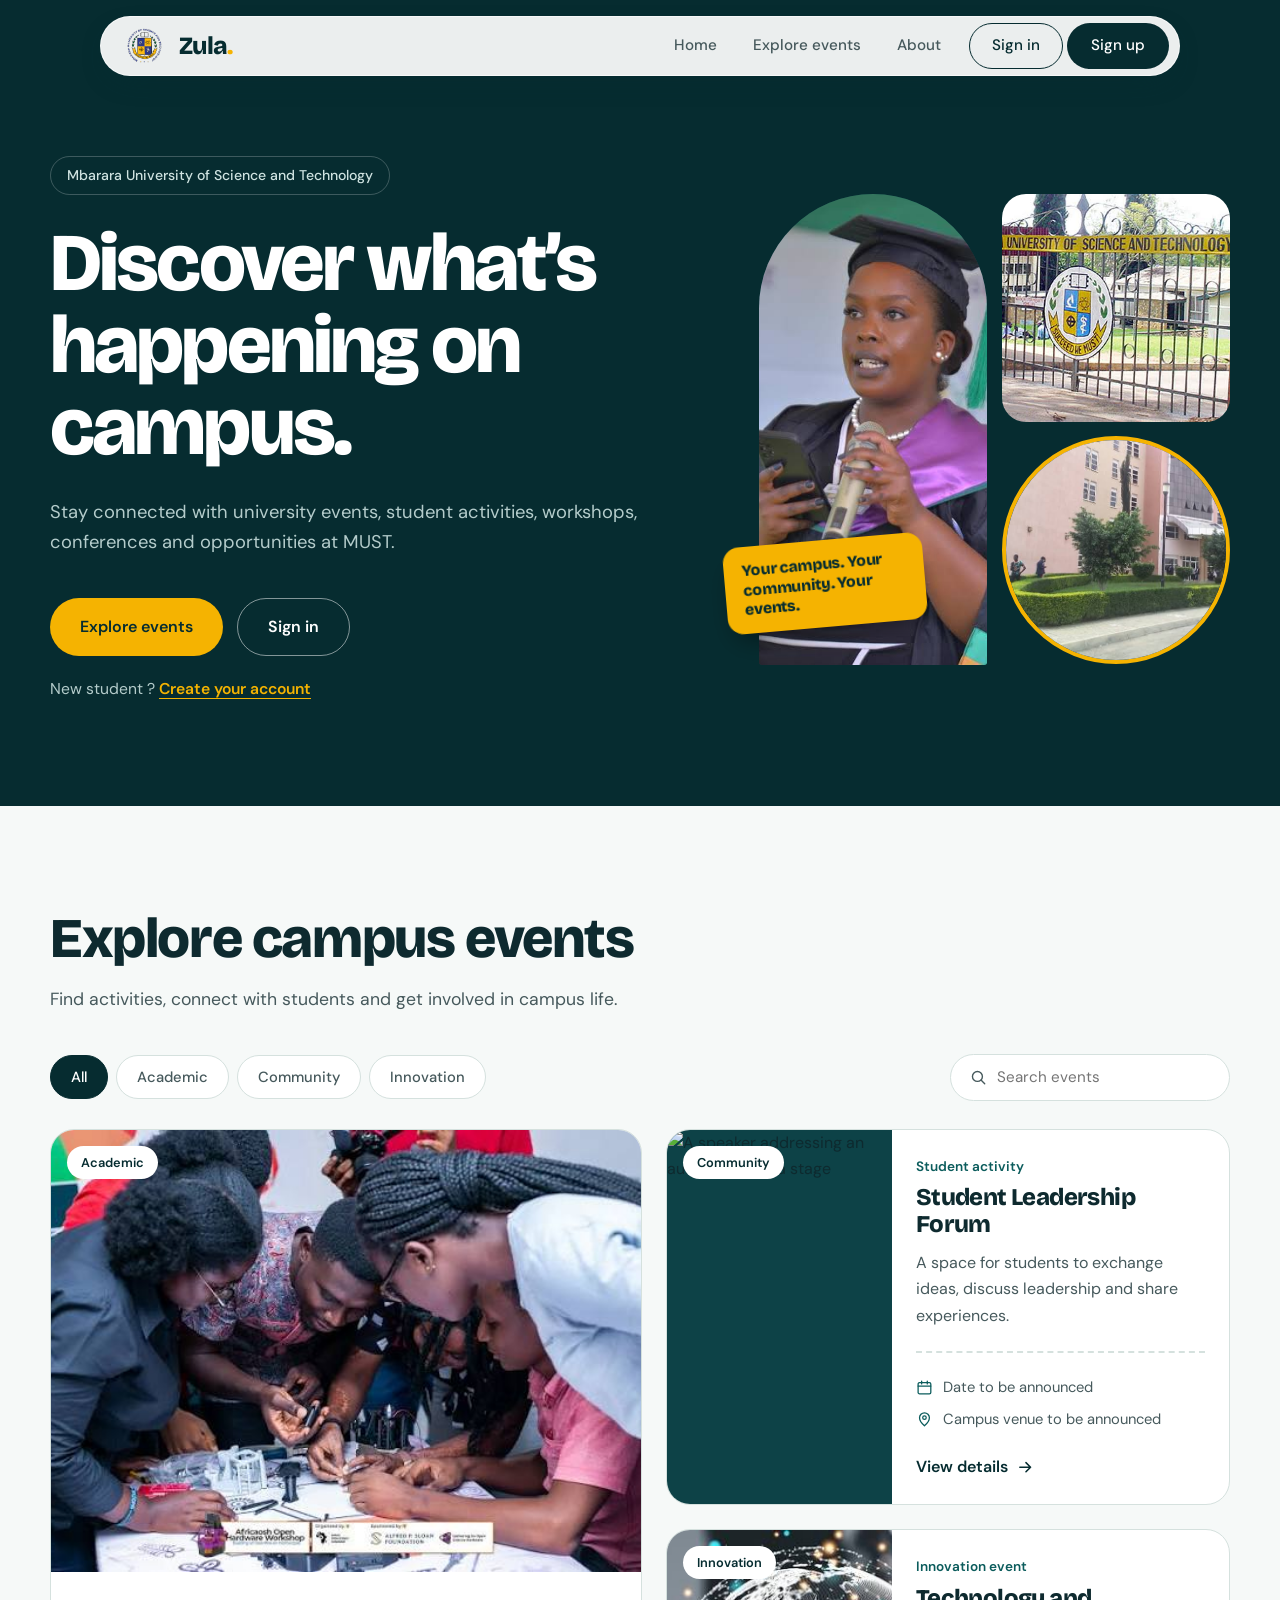
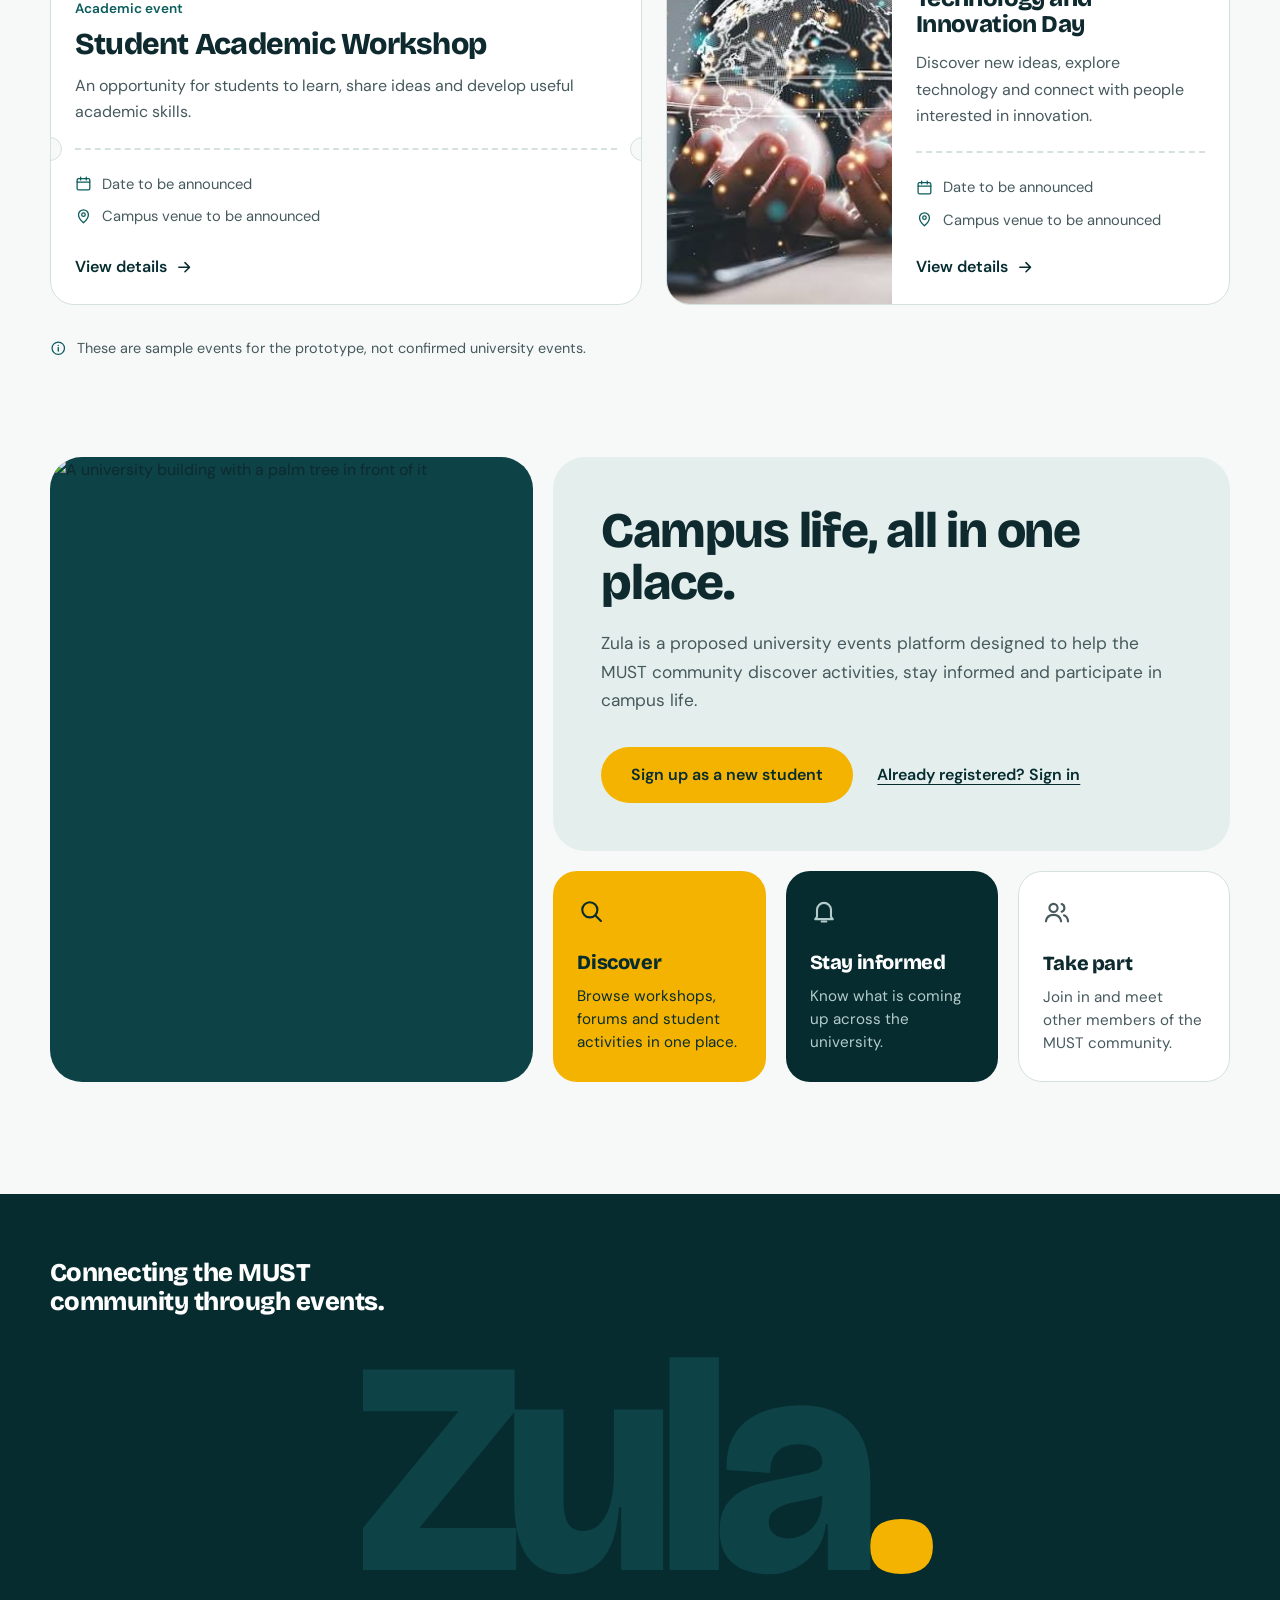
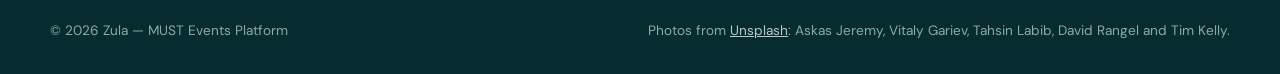
==== commit 0fece859: "Fix image source in event card" ====
--- a/index.html
+++ b/index.html
@@ -149,7 +149,7 @@
                     <article class="event-card" data-category="academic">
 
                         <div class="event-image">
-                            <img src="images/images17.jpg"
+                            <img src="images/images18.jpg"
                                  alt="Students working together on a laptop in a lecture hall"
                                  width="1000" height="700" loading="lazy">
                             <span class="event-category">Academic</span>
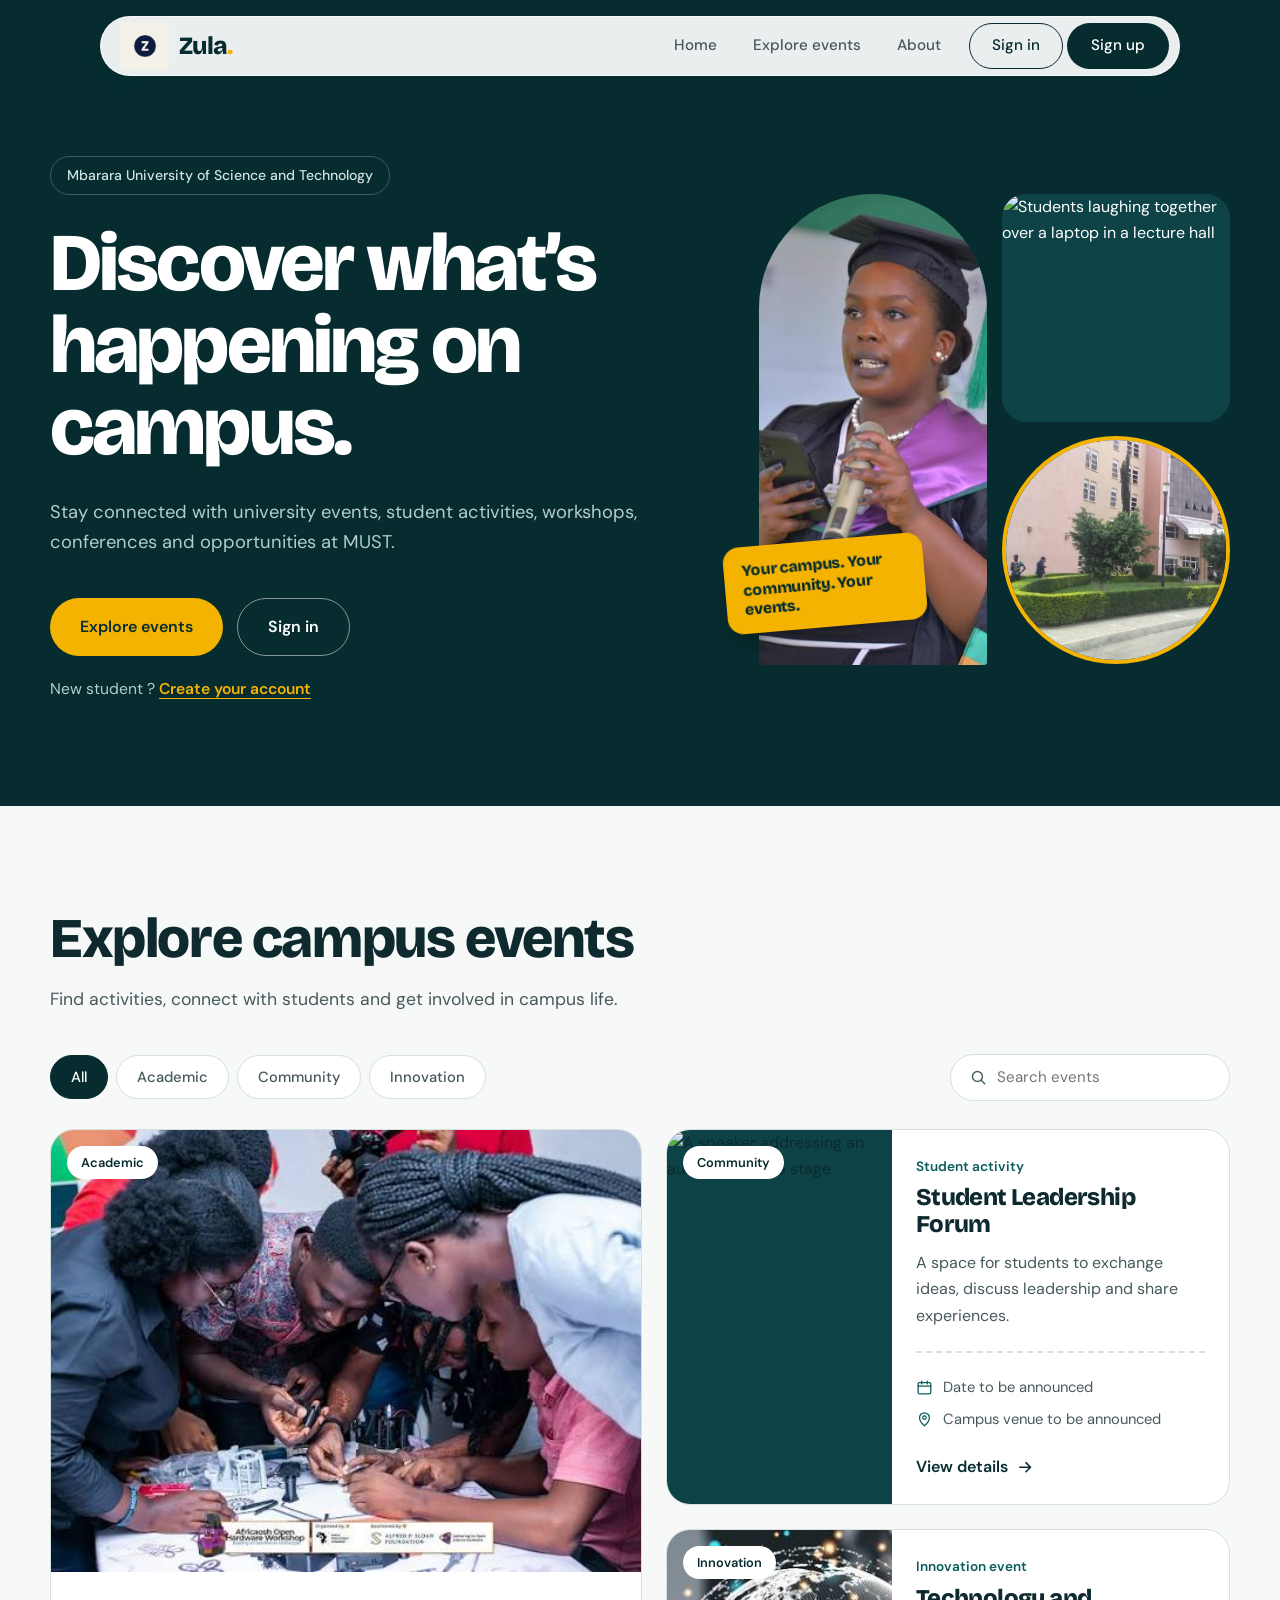
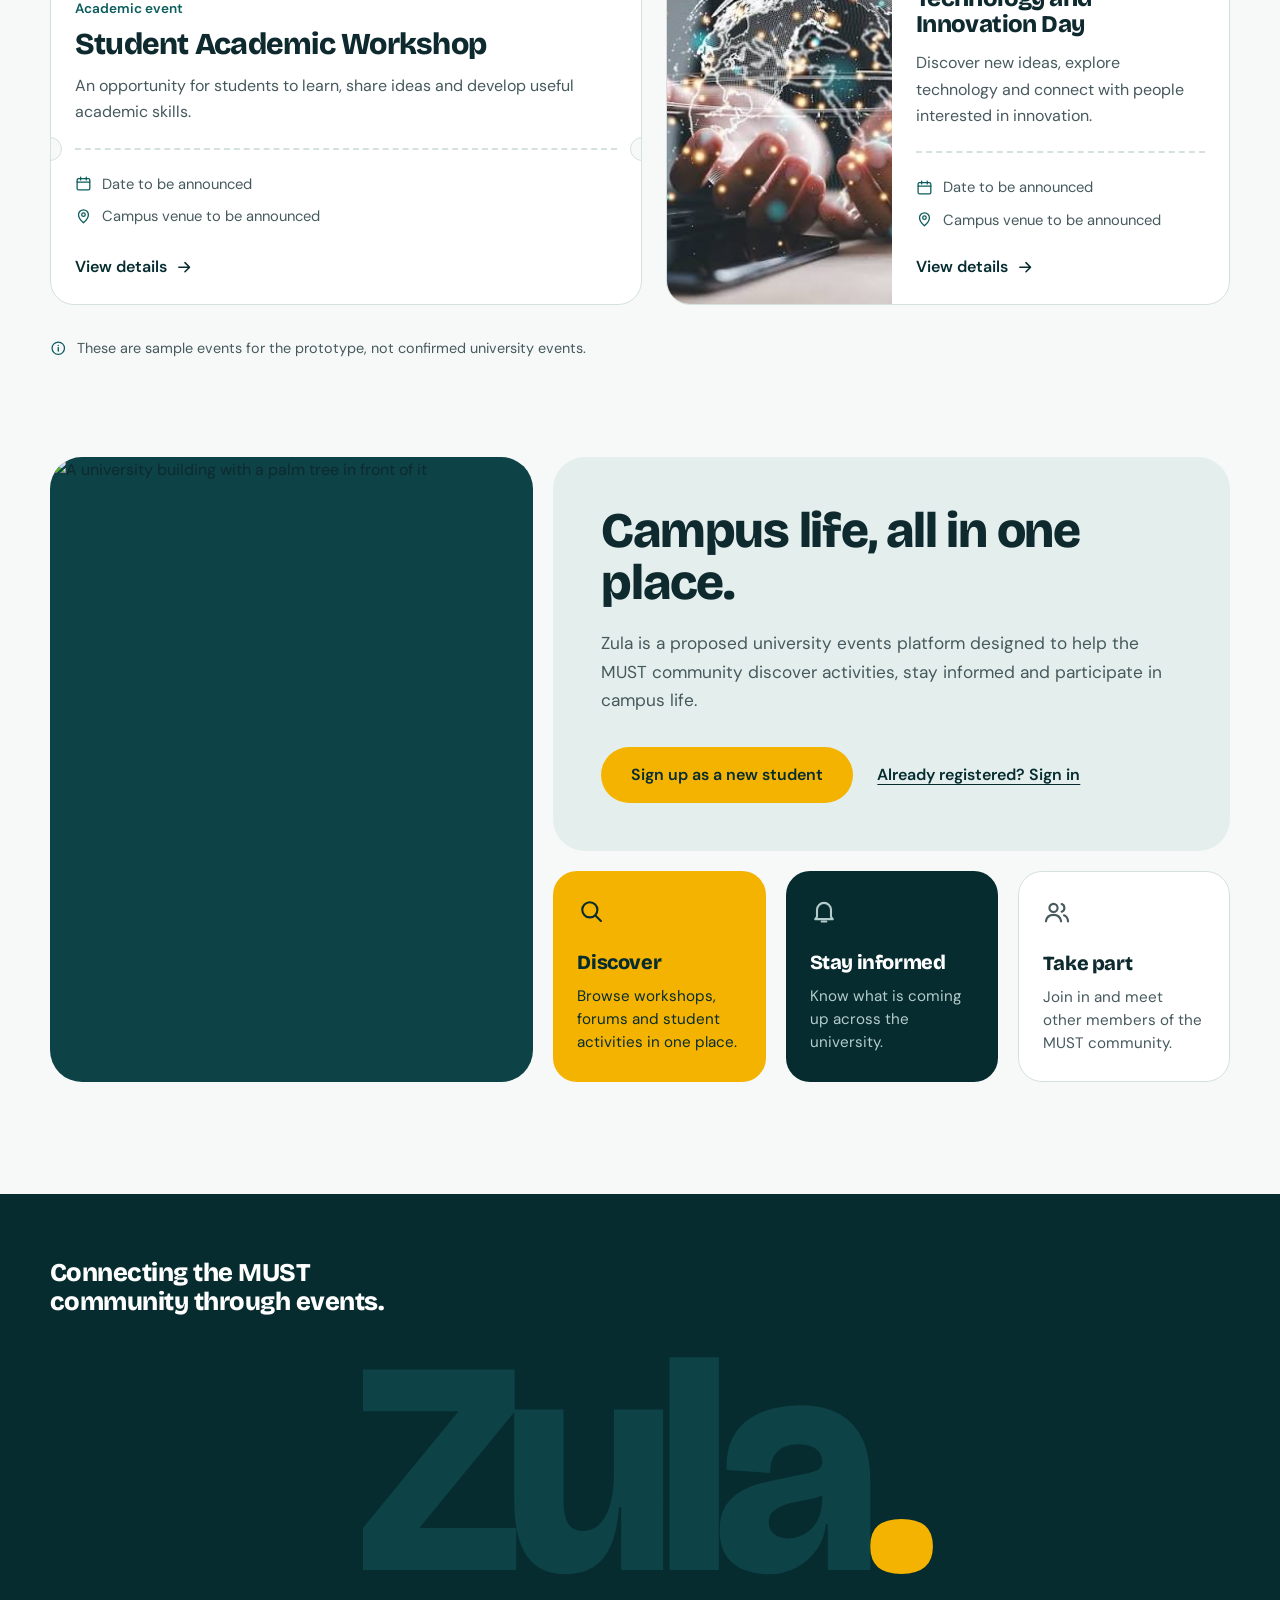
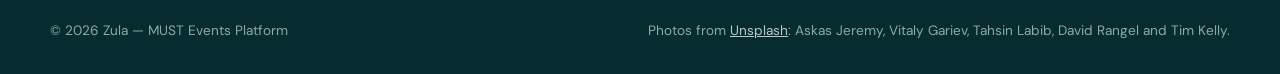
==== commit b62cb161: "Replace the image source in index.html and update the text and stylesheet link in signup.html." ====
--- a/index.html
+++ b/index.html
@@ -11,7 +11,7 @@
     <link rel="preconnect" href="https://fonts.googleapis.com">
     <link rel="preconnect" href="https://fonts.gstatic.com" crossorigin>
     <link href="https://fonts.googleapis.com/css2?family=Bricolage+Grotesque:opsz,wght@12..96,600;12..96,800&family=DM+Sans:wght@400;500;600&display=swap" rel="stylesheet">
-    <link rel="stylesheet" href="style1.css">
+    <link rel="stylesheet" href="css/style1.css">
 </head>
 
 <body>
@@ -34,7 +34,7 @@
         <div class="navbar-inner">
 
             <a href="#home" class="brand" aria-label="Zula home">
-                <img src="images/must-logo.svg"
+                <img src="images/zulaReminder Logo.png"
                      alt="Mbarara University of Science and Technology crest"
                      class="university-logo"
                      width="48" height="48">
--- a/css/style1.css
+++ b/css/style1.css
@@ -0,0 +1,1068 @@
+/* ==========================================================
+   Zula | MUST Events Platform
+   ========================================================== */
+
+:root {
+    --deep: #062c30;
+    --deep-2: #0d4247;
+    --teal: #0b5c5c;
+    --saffron: #f5b301;
+    --ink: #0e2a2f;
+    --ink-soft: #46595c;
+    --paper: #f6f9f8;
+    --mist: #e4efed;
+    --line: #d5e1de;
+    --white: #ffffff;
+
+    --font-display: "Bricolage Grotesque", "Segoe UI", system-ui, -apple-system, Arial, sans-serif;
+    --font-body: "DM Sans", system-ui, -apple-system, "Segoe UI", Roboto, Arial, sans-serif;
+
+    --radius-xl: 32px;
+    --radius-lg: 24px;
+    --radius-md: 16px;
+    --radius-sm: 10px;
+
+    --container: 1180px;
+}
+
+/* ---------- Base ---------- */
+
+*,
+*::before,
+*::after {
+    box-sizing: border-box;
+}
+
+html {
+    scroll-behavior: smooth;
+    scroll-padding-top: 96px;
+}
+
+body {
+    margin: 0;
+    font-family: var(--font-body);
+    font-size: 1rem;
+    line-height: 1.65;
+    color: var(--ink);
+    background: var(--paper);
+    -webkit-font-smoothing: antialiased;
+}
+
+img {
+    display: block;
+    max-width: 100%;
+    height: auto;
+}
+
+a {
+    color: inherit;
+}
+
+h1,
+h2,
+h3 {
+    margin: 0;
+    font-family: var(--font-display);
+    font-weight: 800;
+    line-height: 1.05;
+    letter-spacing: -0.025em;
+}
+
+p,
+figure {
+    margin: 0;
+}
+
+ul {
+    margin: 0;
+    padding: 0;
+    list-style: none;
+}
+
+.icon {
+    width: 1.15em;
+    height: 1.15em;
+    flex-shrink: 0;
+}
+
+:focus-visible {
+    outline: 3px solid var(--saffron);
+    outline-offset: 3px;
+    border-radius: 6px;
+}
+
+.visually-hidden {
+    position: absolute;
+    width: 1px;
+    height: 1px;
+    margin: -1px;
+    padding: 0;
+    overflow: hidden;
+    clip: rect(0 0 0 0);
+    white-space: nowrap;
+    border: 0;
+}
+
+.skip-link {
+    position: absolute;
+    left: 16px;
+    top: -80px;
+    z-index: 300;
+    padding: 10px 16px;
+    background: var(--white);
+    color: var(--ink);
+    border-radius: var(--radius-sm);
+    text-decoration: none;
+}
+
+.skip-link:focus {
+    top: 12px;
+}
+
+.container {
+    width: min(100% - 48px, var(--container));
+    margin-inline: auto;
+}
+
+.dot {
+    color: var(--saffron);
+}
+
+/* ---------- Buttons ---------- */
+
+.explore-btn,
+.ghost-btn {
+    display: inline-flex;
+    align-items: center;
+    justify-content: center;
+    padding: 15px 30px;
+    border-radius: 999px;
+    font-weight: 600;
+    text-decoration: none;
+    transition: background-color 0.15s, color 0.15s, border-color 0.15s, transform 0.15s;
+}
+
+.explore-btn {
+    background: var(--saffron);
+    color: var(--deep);
+}
+
+.explore-btn:hover {
+    background: #ffc629;
+    transform: translateY(-2px);
+}
+
+.ghost-btn {
+    border: 1.5px solid rgba(255, 255, 255, 0.5);
+    color: var(--white);
+}
+
+.ghost-btn:hover {
+    background: var(--white);
+    border-color: var(--white);
+    color: var(--deep);
+}
+
+/* ---------- Floating navigation ---------- */
+
+.navbar {
+    position: fixed;
+    top: 16px;
+    left: 0;
+    right: 0;
+    z-index: 100;
+    pointer-events: none;
+}
+
+.navbar-inner {
+    pointer-events: auto;
+    position: relative;
+    width: min(100% - 32px, 1080px);
+    height: 60px;
+    margin-inline: auto;
+    padding: 0 10px 0 20px;
+    display: flex;
+    align-items: center;
+    justify-content: space-between;
+    gap: 20px;
+    background: rgba(255, 255, 255, 0.92);
+    backdrop-filter: blur(12px);
+    border: 1px solid rgba(255, 255, 255, 0.6);
+    border-radius: 999px;
+    box-shadow: 0 10px 30px -12px rgba(6, 44, 48, 0.45);
+}
+
+.brand {
+    display: flex;
+    align-items: center;
+    gap: 10px;
+    text-decoration: none;
+}
+
+.hero-crest {
+    display: block;
+    width: 104px;
+    height: 104px;
+    margin-bottom: 22px;
+    padding: 6px;
+    border-radius: 50%;
+    background: var(--white);
+    object-fit: contain;
+}
+
+.zula-name {
+    font-family: var(--font-display);
+    font-size: 1.55rem;
+    font-weight: 800;
+    letter-spacing: -0.03em;
+    color: var(--deep);
+}
+
+.site-nav {
+    display: flex;
+    align-items: center;
+    gap: 4px;
+}
+
+.site-nav a {
+    padding: 9px 16px;
+    border-radius: 999px;
+    text-decoration: none;
+    font-size: 0.95rem;
+    font-weight: 500;
+    color: var(--ink-soft);
+    transition: color 0.15s, background-color 0.15s;
+}
+
+.site-nav a:hover {
+    color: var(--ink);
+    background: var(--mist);
+}
+
+.site-nav .login-btn {
+    margin-left: 8px;
+    padding: 9px 22px;
+    border: 1.5px solid var(--deep);
+    color: var(--deep);
+}
+
+.site-nav .login-btn:hover {
+    background: var(--mist);
+    color: var(--deep);
+}
+
+.site-nav .signup-btn {
+    padding: 10px 24px;
+    background: var(--deep);
+    color: var(--white);
+}
+
+.site-nav .signup-btn:hover {
+    background: var(--deep-2);
+    color: var(--white);
+}
+
+/* Sign-up prompts */
+.hero-signup {
+    flex-basis: 100%;
+    margin-top: 6px;
+    font-size: 0.98rem;
+    color: #b4cccb;
+}
+
+.hero-signup a {
+    font-weight: 600;
+    color: var(--saffron);
+    text-underline-offset: 4px;
+}
+
+.hero-signup a:hover {
+    color: #ffc629;
+}
+
+.about-actions {
+    display: flex;
+    flex-wrap: wrap;
+    align-items: center;
+    gap: 16px 24px;
+}
+
+.text-link {
+    font-weight: 600;
+    color: var(--deep);
+    text-underline-offset: 4px;
+}
+
+.text-link:hover {
+    color: var(--teal);
+}
+
+.nav-toggle {
+    display: none;
+    width: 44px;
+    height: 44px;
+    padding: 0;
+    border: 0;
+    border-radius: 50%;
+    background: var(--mist);
+    cursor: pointer;
+    flex-direction: column;
+    align-items: center;
+    justify-content: center;
+    gap: 6px;
+}
+
+.nav-toggle span {
+    display: block;
+    width: 18px;
+    height: 2px;
+    background: var(--deep);
+}
+
+/* ---------- Hero ---------- */
+
+.hero {
+    background: var(--deep);
+    color: var(--white);
+    overflow: hidden;
+}
+
+.hero-inner {
+    width: min(100% - 48px, var(--container));
+    margin-inline: auto;
+    padding: 156px 0 104px;
+    display: grid;
+    grid-template-columns: 1.15fr 0.85fr;
+    align-items: center;
+    gap: 72px;
+}
+
+.hero-kicker {
+    display: inline-block;
+    margin-bottom: 28px;
+    padding: 7px 16px;
+    border: 1px solid rgba(255, 255, 255, 0.22);
+    border-radius: 999px;
+    font-size: 0.88rem;
+    font-weight: 500;
+    color: #cfe3e1;
+}
+
+.hero h1 {
+    max-width: 13ch;
+    font-size: clamp(2.9rem, 6.4vw, 5.25rem);
+    line-height: 1;
+    letter-spacing: -0.035em;
+}
+
+.intro {
+    margin-top: 28px;
+    max-width: 46ch;
+    font-size: 1.15rem;
+    color: #b4cccb;
+}
+
+.hero-actions {
+    display: flex;
+    flex-wrap: wrap;
+    gap: 14px;
+    margin-top: 40px;
+}
+
+/* Photo collage */
+.hero-mosaic {
+    position: relative;
+    justify-self: end;
+    width: 100%;
+    max-width: 500px;
+    display: grid;
+    grid-template-columns: 1fr 1fr;
+    gap: 14px;
+}
+
+.tile {
+    overflow: hidden;
+    background: var(--deep-2);
+}
+
+.tile img {
+    width: 100%;
+    height: 100%;
+    object-fit: cover;
+}
+
+.tile-a {
+    grid-row: 1 / span 2;
+    border-radius: 999px 999px var(--radius-lg) var(--radius-lg);
+}
+
+.tile-a img {
+    object-position: center 15%;
+}
+
+.tile-b {
+    aspect-ratio: 1 / 1;
+    border-radius: var(--radius-lg);
+}
+
+.tile-c {
+    aspect-ratio: 1 / 1;
+    border-radius: 50%;
+    border: 4px solid var(--saffron);
+}
+
+.sticker {
+    position: absolute;
+    left: -34px;
+    bottom: 38px;
+    max-width: 200px;
+    padding: 14px 18px;
+    background: var(--saffron);
+    color: var(--deep);
+    border-radius: var(--radius-md);
+    font-family: var(--font-display);
+    font-size: 0.98rem;
+    font-weight: 800;
+    line-height: 1.25;
+    letter-spacing: -0.01em;
+    transform: rotate(-5deg);
+    box-shadow: 0 14px 28px -10px rgba(0, 0, 0, 0.5);
+}
+
+/* One orchestrated page-load moment: the collage assembles */
+@keyframes settle {
+    from {
+        opacity: 0;
+        transform: translateY(24px) scale(0.97);
+    }
+    to {
+        opacity: 1;
+        transform: none;
+    }
+}
+
+.tile {
+    animation: settle 0.7s cubic-bezier(0.2, 0.7, 0.2, 1) both;
+}
+
+.tile-b {
+    animation-delay: 0.12s;
+}
+
+.tile-c {
+    animation-delay: 0.24s;
+}
+
+/* ---------- Events ---------- */
+
+.events {
+    padding: 104px 0 96px;
+    background: var(--paper);
+}
+
+.section-heading h2 {
+    font-size: clamp(2.2rem, 4.6vw, 3.5rem);
+}
+
+.section-heading p {
+    margin-top: 16px;
+    max-width: 50ch;
+    font-size: 1.1rem;
+    color: var(--ink-soft);
+}
+
+.toolbar {
+    display: flex;
+    flex-wrap: wrap;
+    align-items: center;
+    justify-content: space-between;
+    gap: 16px;
+    margin: 40px 0 28px;
+}
+
+.filters {
+    display: flex;
+    flex-wrap: wrap;
+    gap: 8px;
+}
+
+.filter {
+    padding: 9px 20px;
+    border: 1px solid var(--line);
+    border-radius: 999px;
+    background: var(--white);
+    font: inherit;
+    font-size: 0.92rem;
+    font-weight: 500;
+    color: var(--ink-soft);
+    cursor: pointer;
+    transition: background-color 0.15s, color 0.15s, border-color 0.15s;
+}
+
+.filter:hover {
+    border-color: var(--deep);
+    color: var(--deep);
+}
+
+.filter.is-active {
+    background: var(--deep);
+    border-color: var(--deep);
+    color: var(--white);
+}
+
+.search {
+    display: flex;
+    align-items: center;
+    gap: 10px;
+    width: 280px;
+    max-width: 100%;
+    padding: 0 18px;
+    border: 1px solid var(--line);
+    border-radius: 999px;
+    background: var(--white);
+    color: var(--ink-soft);
+}
+
+.search:focus-within {
+    border-color: var(--deep);
+}
+
+.search input {
+    flex: 1;
+    min-width: 0;
+    padding: 10px 0;
+    border: 0;
+    background: transparent;
+    font: inherit;
+    font-size: 0.95rem;
+    color: var(--ink);
+}
+
+.search input:focus {
+    outline: none;
+}
+
+/* Bento layout: first event featured, others beside it */
+.event-grid {
+    display: grid;
+    grid-template-columns: 1.05fr 1fr;
+    gap: 24px;
+}
+
+.event-grid .event-card:first-child {
+    grid-row: span 2;
+}
+
+.event-card {
+    display: flex;
+    flex-direction: column;
+    overflow: hidden;
+    background: var(--white);
+    border: 1px solid var(--line);
+    border-radius: var(--radius-lg);
+    transition: border-color 0.2s, box-shadow 0.2s;
+}
+
+.event-card:hover {
+    border-color: var(--deep);
+    box-shadow: 0 18px 40px -24px rgba(6, 44, 48, 0.5);
+}
+
+.event-card[hidden] {
+    display: none;
+}
+
+.event-image {
+    position: relative;
+    background: var(--deep-2);
+}
+
+.event-image img {
+    width: 100%;
+    aspect-ratio: 3 / 2;
+    object-fit: cover;
+}
+
+.event-card:first-child .event-image img {
+    aspect-ratio: 4 / 3;
+}
+
+.event-category {
+    position: absolute;
+    top: 16px;
+    left: 16px;
+    padding: 6px 14px;
+    border-radius: 999px;
+    background: var(--white);
+    font-size: 0.8rem;
+    font-weight: 600;
+    color: var(--deep);
+}
+
+.event-info {
+    display: flex;
+    flex: 1;
+    flex-direction: column;
+    padding: 26px 24px 24px;
+}
+
+.event-type {
+    font-size: 0.85rem;
+    font-weight: 600;
+    color: var(--teal);
+}
+
+.event-info h3 {
+    margin-top: 6px;
+    font-size: 1.5rem;
+    line-height: 1.12;
+}
+
+.event-card:first-child .event-info h3 {
+    font-size: 1.9rem;
+}
+
+.event-description {
+    margin-top: 12px;
+    color: var(--ink-soft);
+}
+
+/* Ticket perforation between the description and the details */
+.event-details {
+    position: relative;
+    display: grid;
+    gap: 8px;
+    margin-top: 22px;
+    padding-top: 22px;
+    border-top: 2px dashed var(--line);
+    font-size: 0.92rem;
+    color: var(--ink-soft);
+}
+
+.event-details::before,
+.event-details::after {
+    content: "";
+    position: absolute;
+    top: -13px;
+    width: 24px;
+    height: 24px;
+    border: 1px solid var(--line);
+    border-radius: 50%;
+    background: var(--paper);
+}
+
+.event-details::before {
+    left: -37px;
+}
+
+.event-details::after {
+    right: -37px;
+}
+
+.event-details li {
+    display: flex;
+    align-items: center;
+    gap: 10px;
+}
+
+.event-details .icon {
+    color: var(--teal);
+}
+
+.event-link {
+    display: inline-flex;
+    align-items: center;
+    gap: 8px;
+    margin-top: auto;
+    padding-top: 22px;
+    font-weight: 600;
+    color: var(--deep);
+    text-decoration: none;
+}
+
+.event-link .icon {
+    transition: transform 0.15s;
+}
+
+.event-link:hover {
+    text-decoration: underline;
+    text-underline-offset: 4px;
+}
+
+.event-link:hover .icon {
+    transform: translateX(4px);
+}
+
+/* Bento: the two smaller events sit as horizontal cards */
+.event-grid:not(.is-filtered) .event-card:not(:first-child) {
+    flex-direction: row;
+}
+
+.event-grid:not(.is-filtered) .event-card:not(:first-child) .event-image {
+    width: 40%;
+    flex-shrink: 0;
+}
+
+.event-grid:not(.is-filtered) .event-card:not(:first-child) .event-image img {
+    height: 100%;
+    aspect-ratio: auto;
+}
+
+.event-grid:not(.is-filtered) .event-card:not(:first-child) .event-details::before,
+.event-grid:not(.is-filtered) .event-card:not(:first-child) .event-details::after {
+    display: none;
+}
+
+/* While filtering or searching, fall back to an even grid */
+.event-grid.is-filtered {
+    grid-template-columns: repeat(auto-fill, minmax(290px, 1fr));
+}
+
+.event-grid.is-filtered .event-card:first-child {
+    grid-row: auto;
+}
+
+.empty-state {
+    padding: 40px 24px;
+    border: 1px dashed var(--line);
+    border-radius: var(--radius-md);
+    text-align: center;
+    color: var(--ink-soft);
+}
+
+.sample-note {
+    display: flex;
+    align-items: flex-start;
+    gap: 10px;
+    margin-top: 32px;
+    font-size: 0.9rem;
+    color: var(--ink-soft);
+}
+
+.sample-note .icon {
+    margin-top: 3px;
+    color: var(--teal);
+}
+
+/* ---------- About ---------- */
+
+.about {
+    padding: 0 0 112px;
+    background: var(--paper);
+}
+
+.about-grid {
+    display: grid;
+    grid-template-columns: 5fr 7fr;
+    gap: 20px;
+}
+
+.about-photo {
+    grid-row: span 2;
+    min-height: 440px;
+    overflow: hidden;
+    border-radius: var(--radius-xl);
+    background: var(--deep-2);
+}
+
+.about-photo img {
+    width: 100%;
+    height: 100%;
+    object-fit: cover;
+}
+
+.about-intro {
+    display: flex;
+    flex-direction: column;
+    align-items: flex-start;
+    justify-content: center;
+    padding: 48px;
+    border-radius: var(--radius-xl);
+    background: var(--mist);
+}
+
+.about-intro h2 {
+    font-size: clamp(2rem, 4vw, 3.1rem);
+}
+
+.about-intro p {
+    margin: 20px 0 32px;
+    max-width: 52ch;
+    font-size: 1.08rem;
+    color: var(--ink-soft);
+}
+
+.about-points {
+    display: grid;
+    grid-template-columns: repeat(3, 1fr);
+    gap: 20px;
+}
+
+.point {
+    display: flex;
+    flex-direction: column;
+    gap: 8px;
+    padding: 26px 24px;
+    border-radius: var(--radius-lg);
+    font-size: 0.95rem;
+    line-height: 1.5;
+}
+
+.point .icon {
+    width: 28px;
+    height: 28px;
+    margin-bottom: 14px;
+}
+
+.point strong {
+    font-family: var(--font-display);
+    font-size: 1.25rem;
+    font-weight: 800;
+    letter-spacing: -0.02em;
+}
+
+.point-saffron {
+    background: var(--saffron);
+    color: var(--deep);
+}
+
+.point-deep {
+    background: var(--deep);
+    color: #b4cccb;
+}
+
+.point-deep strong {
+    color: var(--white);
+}
+
+.point-light {
+    background: var(--white);
+    border: 1px solid var(--line);
+    color: var(--ink-soft);
+}
+
+.point-light strong {
+    color: var(--ink);
+}
+
+/* ---------- Footer ---------- */
+
+.footer {
+    overflow: hidden;
+    background: var(--deep);
+    color: #b4cccb;
+}
+
+.footer-inner {
+    width: min(100% - 48px, var(--container));
+    margin-inline: auto;
+    padding: 64px 0 24px;
+    display: flex;
+    flex-wrap: wrap;
+    align-items: flex-start;
+    justify-content: space-between;
+    gap: 32px;
+}
+
+.footer-tagline {
+    max-width: 22ch;
+    font-family: var(--font-display);
+    font-size: 1.6rem;
+    font-weight: 800;
+    line-height: 1.15;
+    letter-spacing: -0.02em;
+    color: var(--white);
+}
+
+.footer-wordmark {
+    display: block;
+    margin-top: 8px;
+    font-family: var(--font-display);
+    font-size: clamp(6rem, 25vw, 19rem);
+    font-weight: 800;
+    line-height: 0.8;
+    letter-spacing: -0.05em;
+    text-align: center;
+    text-decoration: none;
+    color: var(--deep-2);
+    user-select: none;
+}
+
+.footer-wordmark .dot {
+    color: var(--saffron);
+}
+
+.footer-bottom {
+    width: min(100% - 48px, var(--container));
+    margin-inline: auto;
+    padding: 28px 0 32px;
+    display: flex;
+    flex-wrap: wrap;
+    justify-content: space-between;
+    gap: 8px 24px;
+    font-size: 0.85rem;
+    color: #8fa9a8;
+}
+
+.footer-bottom a {
+    color: #b4cccb;
+}
+
+/* ---------- Responsive ---------- */
+
+@media (max-width: 1020px) {
+    .hero-inner {
+        grid-template-columns: 1fr;
+        gap: 64px;
+        padding: 140px 0 88px;
+    }
+
+    .hero h1 {
+        max-width: 16ch;
+    }
+
+    .hero-mosaic {
+        justify-self: start;
+        max-width: 440px;
+        margin-left: 34px;
+    }
+
+    .event-grid {
+        grid-template-columns: 1fr;
+    }
+
+    .event-grid .event-card:first-child {
+        grid-row: auto;
+    }
+
+    .about-grid {
+        grid-template-columns: 1fr;
+    }
+
+    .about-photo {
+        grid-row: auto;
+        min-height: 0;
+        aspect-ratio: 16 / 10;
+    }
+}
+
+@media (max-width: 760px) {
+    .navbar-inner {
+        padding: 0 8px 0 18px;
+    }
+
+    .nav-toggle {
+        display: flex;
+    }
+
+    .site-nav {
+        display: none;
+        position: absolute;
+        top: 70px;
+        left: 0;
+        right: 0;
+        flex-direction: column;
+        align-items: stretch;
+        gap: 4px;
+        padding: 14px;
+        background: var(--white);
+        border: 1px solid var(--line);
+        border-radius: var(--radius-lg);
+        box-shadow: 0 18px 40px -16px rgba(6, 44, 48, 0.5);
+    }
+
+    .site-nav.is-open {
+        display: flex;
+    }
+
+    .site-nav a {
+        padding: 13px 16px;
+    }
+
+    .site-nav .login-btn {
+        margin: 6px 0 0;
+        text-align: center;
+    }
+
+    .site-nav .signup-btn {
+        text-align: center;
+    }
+
+    .about-points {
+        grid-template-columns: 1fr;
+    }
+
+    .about-intro {
+        padding: 36px 28px;
+    }
+}
+
+@media (max-width: 620px) {
+    .container,
+    .hero-inner,
+    .footer-inner,
+    .footer-bottom {
+        width: min(100% - 32px, var(--container));
+    }
+
+    .events {
+        padding: 80px 0 72px;
+    }
+
+    .about {
+        padding-bottom: 80px;
+    }
+
+    .hero-mosaic {
+        max-width: none;
+        margin-left: 0;
+    }
+
+    .sticker {
+        left: 8px;
+        bottom: 14px;
+        max-width: 170px;
+        font-size: 0.88rem;
+    }
+
+    .hero-actions a {
+        flex: 1 1 100%;
+    }
+
+    .search {
+        width: 100%;
+    }
+
+    /* Horizontal cards stack on phones */
+    .event-grid:not(.is-filtered) .event-card:not(:first-child) {
+        flex-direction: column;
+    }
+
+    .event-grid:not(.is-filtered) .event-card:not(:first-child) .event-image {
+        width: 100%;
+    }
+
+    .event-grid:not(.is-filtered) .event-card:not(:first-child) .event-image img {
+        height: auto;
+        aspect-ratio: 3 / 2;
+    }
+
+    .event-grid:not(.is-filtered) .event-card:not(:first-child) .event-details::before,
+    .event-grid:not(.is-filtered) .event-card:not(:first-child) .event-details::after {
+        display: block;
+    }
+}
+
+@media (prefers-reduced-motion: reduce) {
+    html {
+        scroll-behavior: auto;
+    }
+
+    .tile {
+        animation: none;
+    }
+
+    * {
+        transition: none !important;
+    }
+}
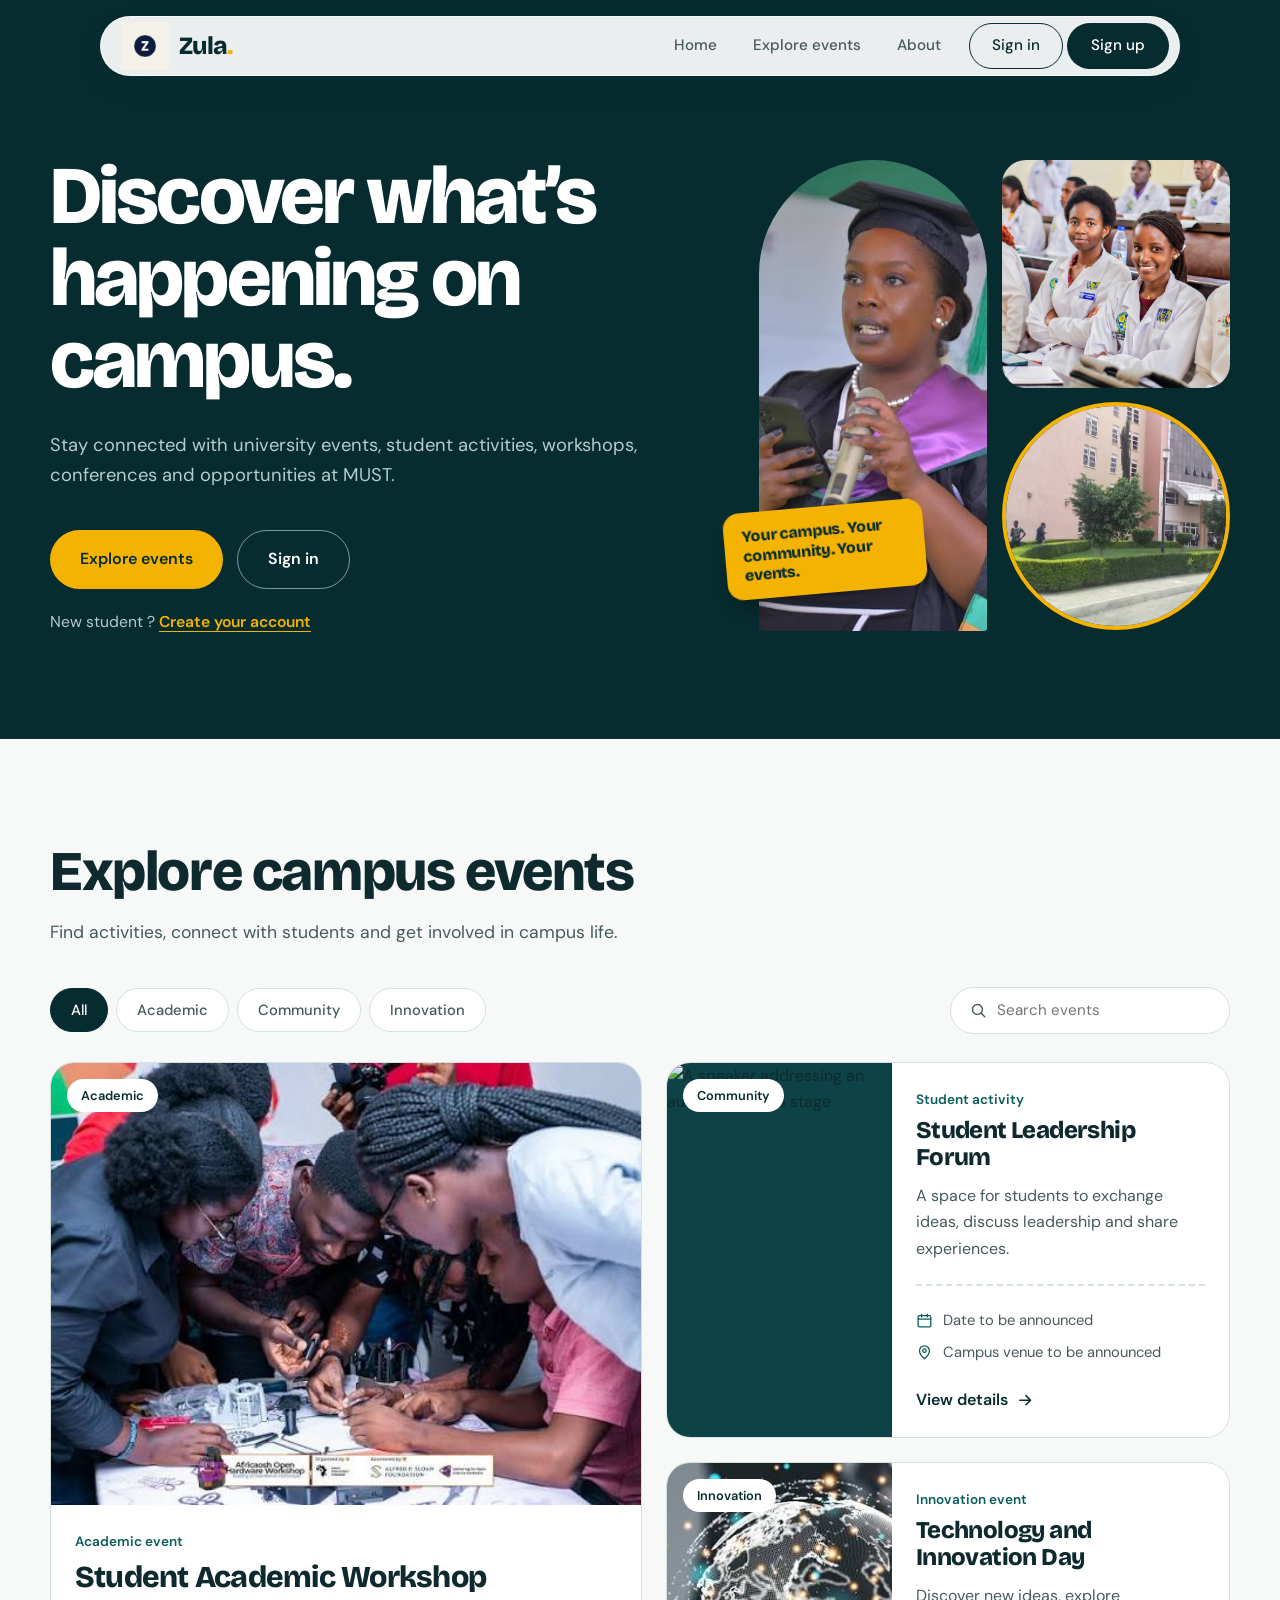
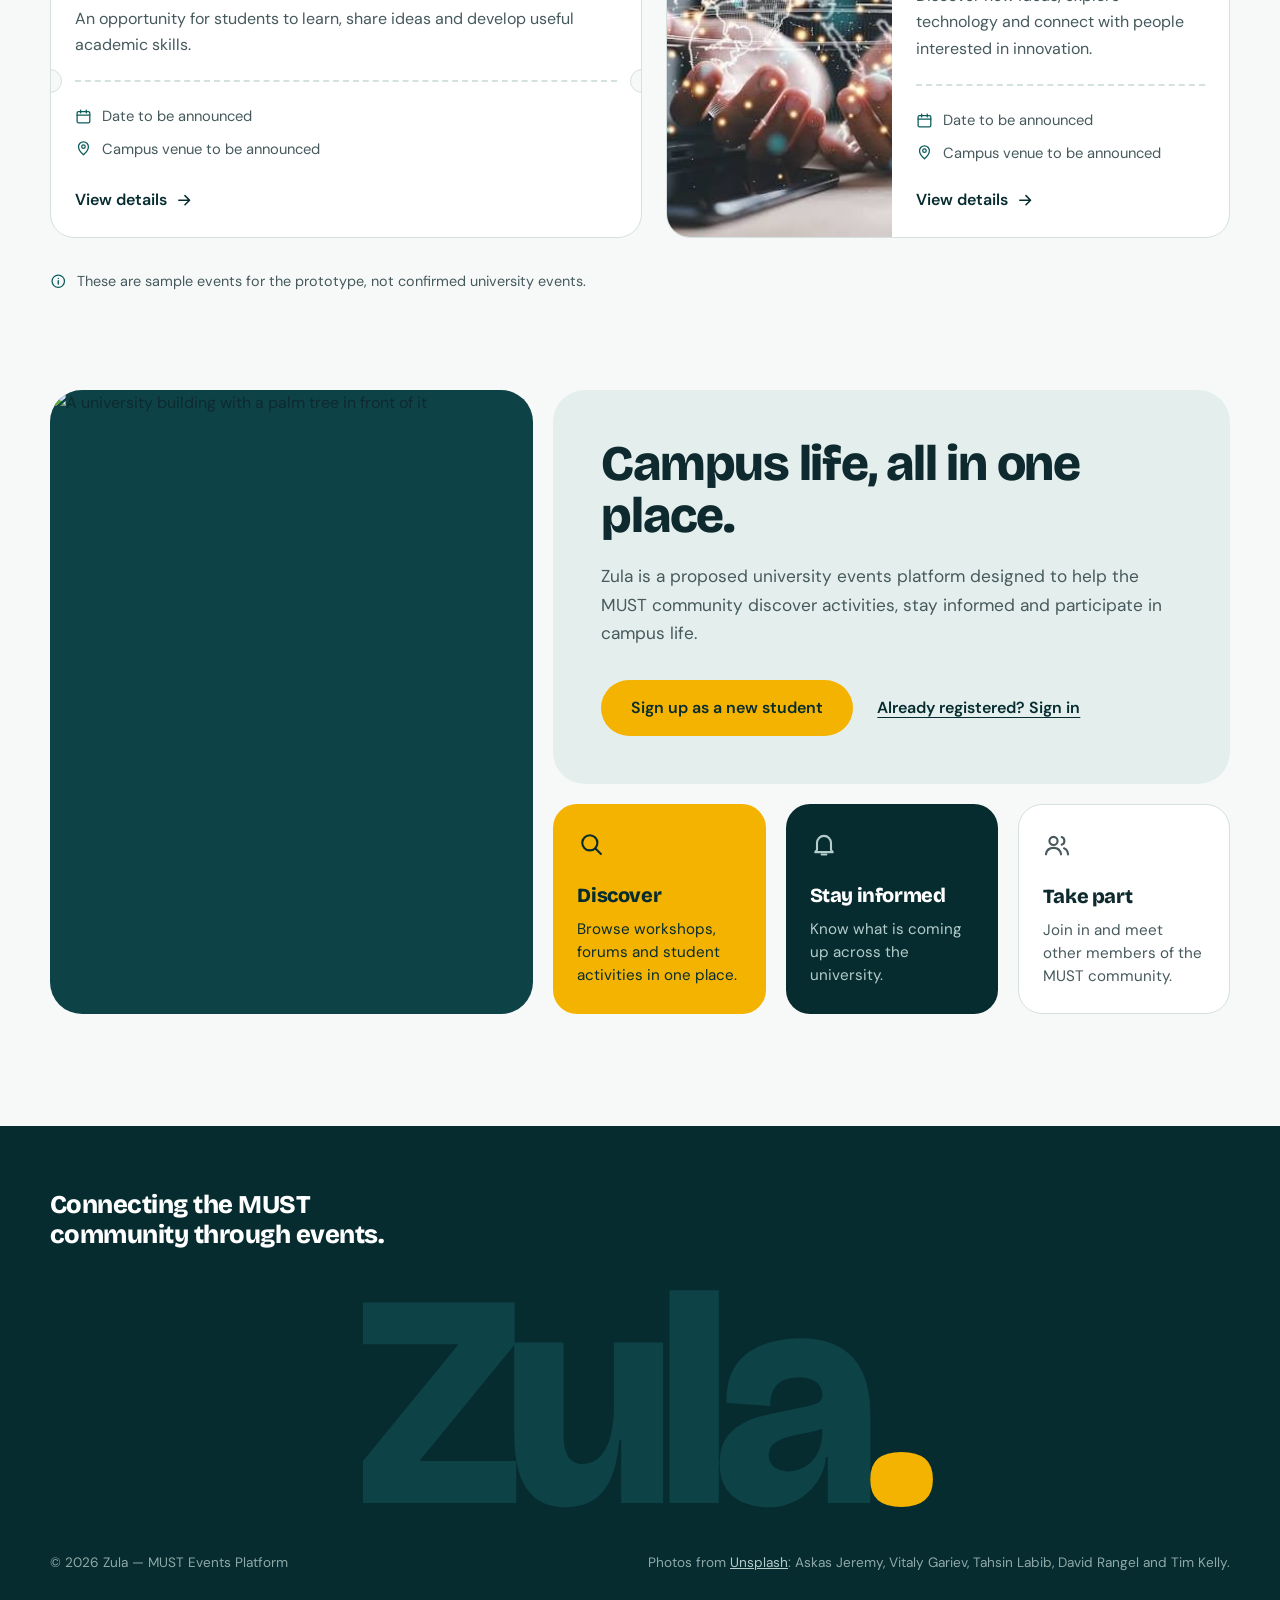
==== commit 8bb786ee: "Replace the university name with the application name and logo in the index.html and signup.html fil" ====
--- a/index.html
+++ b/index.html
@@ -35,8 +35,8 @@
 
             <a href="#home" class="brand" aria-label="Zula home">
                 <img src="images/zulaReminder Logo.png"
-                     alt="Mbarara University of Science and Technology crest"
-                     class="university-logo"
+                     alt="ZulaReminder logo"
+                     class="application-logo"
                      width="48" height="48">
                 <span class="zula-name">Zula<span class="dot">.</span></span>
             </a>
@@ -63,8 +63,6 @@
             <div class="hero-inner">
 
                 <div class="hero-content">
-
-                    <p class="hero-kicker">Mbarara University of Science and Technology</p>
 
                     <h1>Discover what’s happening on campus.</h1>
 
@@ -94,7 +92,7 @@
                     </figure>
 
                     <figure class="tile tile-b">
-                        <img src="images/images10.jpg"
+                        <img src="images/academic.jpg"
                              alt="Students laughing together over a laptop in a lecture hall"
                              width="600" height="600">
                     </figure>
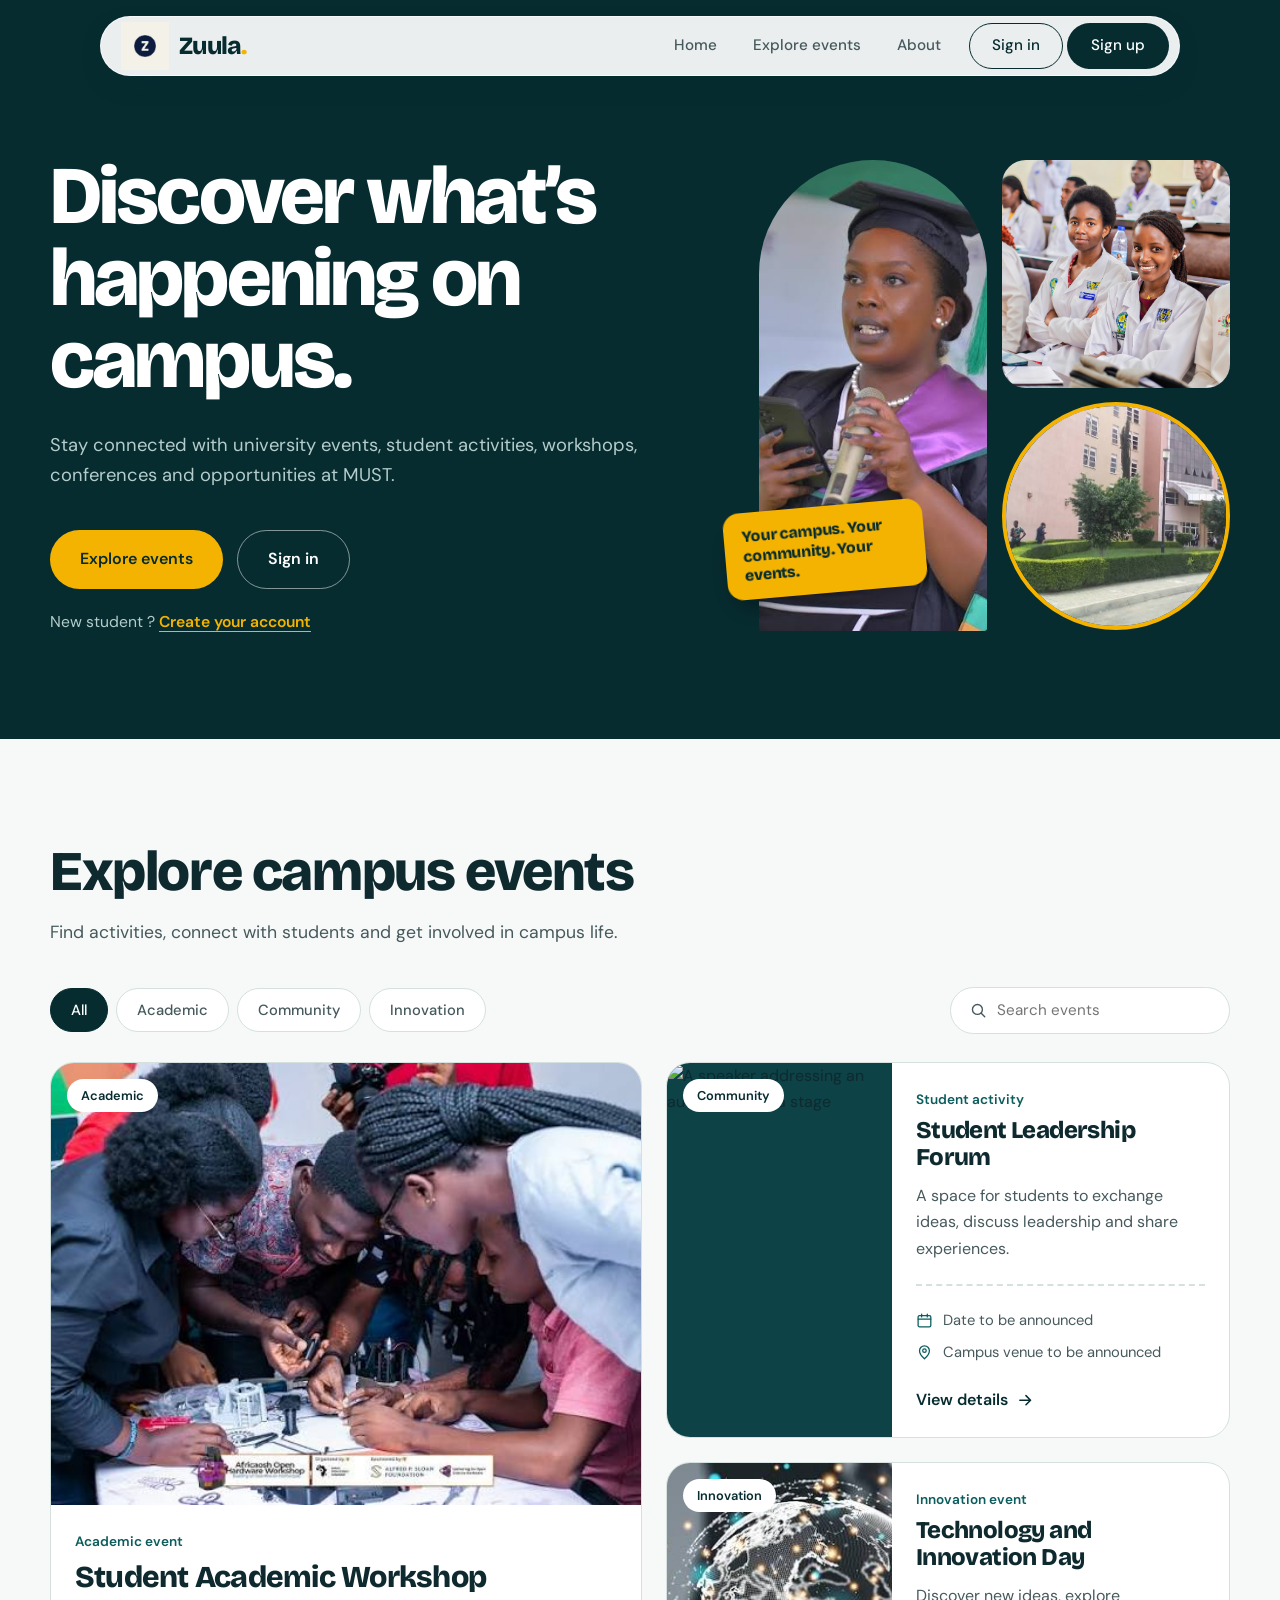
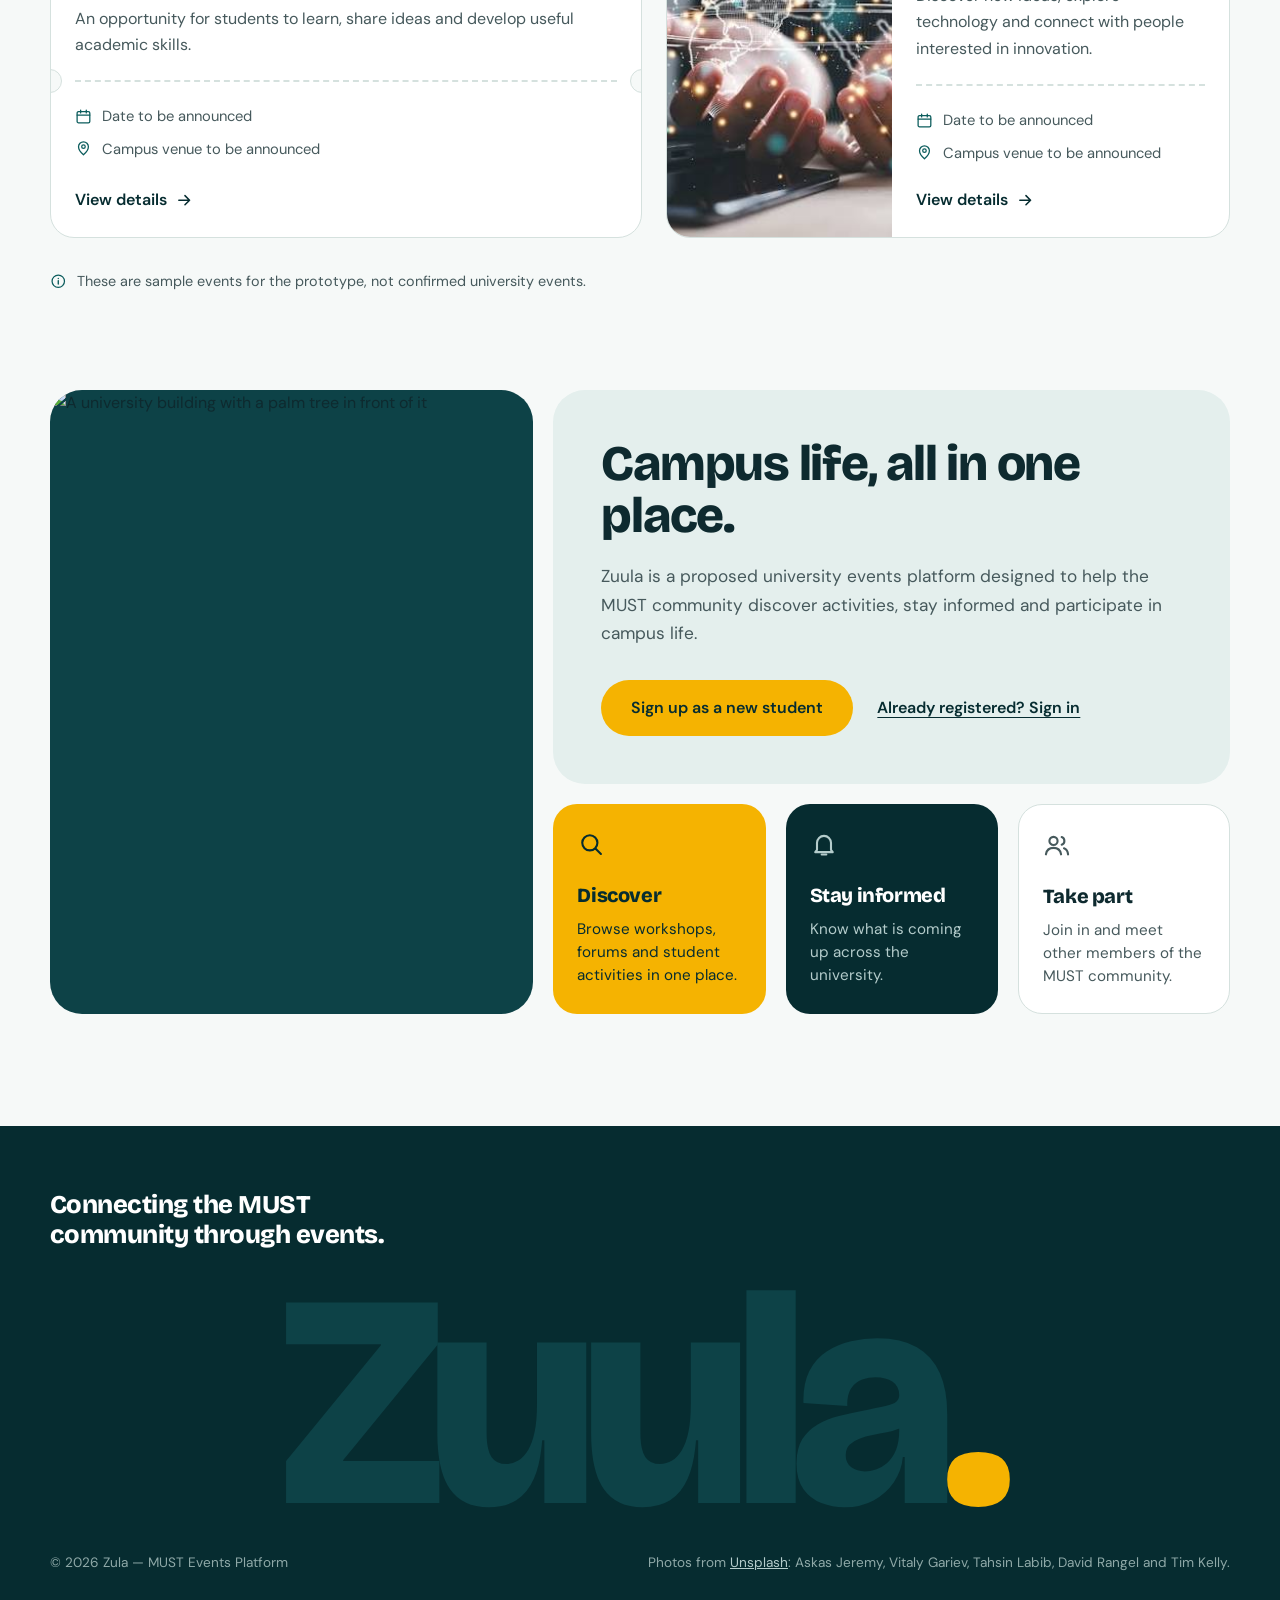
==== commit 97dd2849: "Change applicationa name from Zula to Zuula" ====
--- a/index.html
+++ b/index.html
@@ -3,10 +3,10 @@
 <head>
     <meta charset="UTF-8">
     <meta name="viewport" content="width=device-width, initial-scale=1.0">
-    <meta name="description" content="Zula helps the Mbarara University of Science and Technology community discover campus events, workshops, forums and student activities.">
+    <meta name="description" content="Zuula helps the Mbarara University of Science and Technology community discover campus events, workshops, forums and student activities.">
     <meta name="theme-color" content="#062c30">
 
-    <title>Zula | MUST Events Platform</title>
+    <title>Zuula | MUST Events Platform</title>
 
     <link rel="preconnect" href="https://fonts.googleapis.com">
     <link rel="preconnect" href="https://fonts.gstatic.com" crossorigin>
@@ -33,12 +33,12 @@
     <header class="navbar" id="top">
         <div class="navbar-inner">
 
-            <a href="#home" class="brand" aria-label="Zula home">
+            <a href="#home" class="brand" aria-label="Zuula home">
                 <img src="images/zulaReminder Logo.png"
-                     alt="ZulaReminder logo"
+                     alt="ZuulaReminder logo"
                      class="application-logo"
                      width="48" height="48">
-                <span class="zula-name">Zula<span class="dot">.</span></span>
+                <span class="zula-name">Zuula<span class="dot">.</span></span>
             </a>
 
             <button class="nav-toggle" type="button" aria-expanded="false" aria-controls="site-nav" aria-label="Toggle menu">
@@ -267,7 +267,7 @@
                 <div class="about-intro">
                     <h2>Campus life, all in one place.</h2>
                     <p>
-                        Zula is a proposed university events platform designed to
+                        Zuula is a proposed university events platform designed to
                         help the MUST community discover activities, stay informed
                         and participate in campus life.
                     </p>
@@ -311,7 +311,7 @@
 
         </div>
 
-        <a href="#home" class="footer-wordmark" aria-label="Zula, back to top">Zula<span class="dot">.</span></a>
+        <a href="#home" class="footer-wordmark" aria-label="Zuula, back to top">Zuula<span class="dot">.</span></a>
 
         <div class="footer-bottom">
             <p class="copyright">&copy; 2026 Zula — MUST Events Platform</p>
